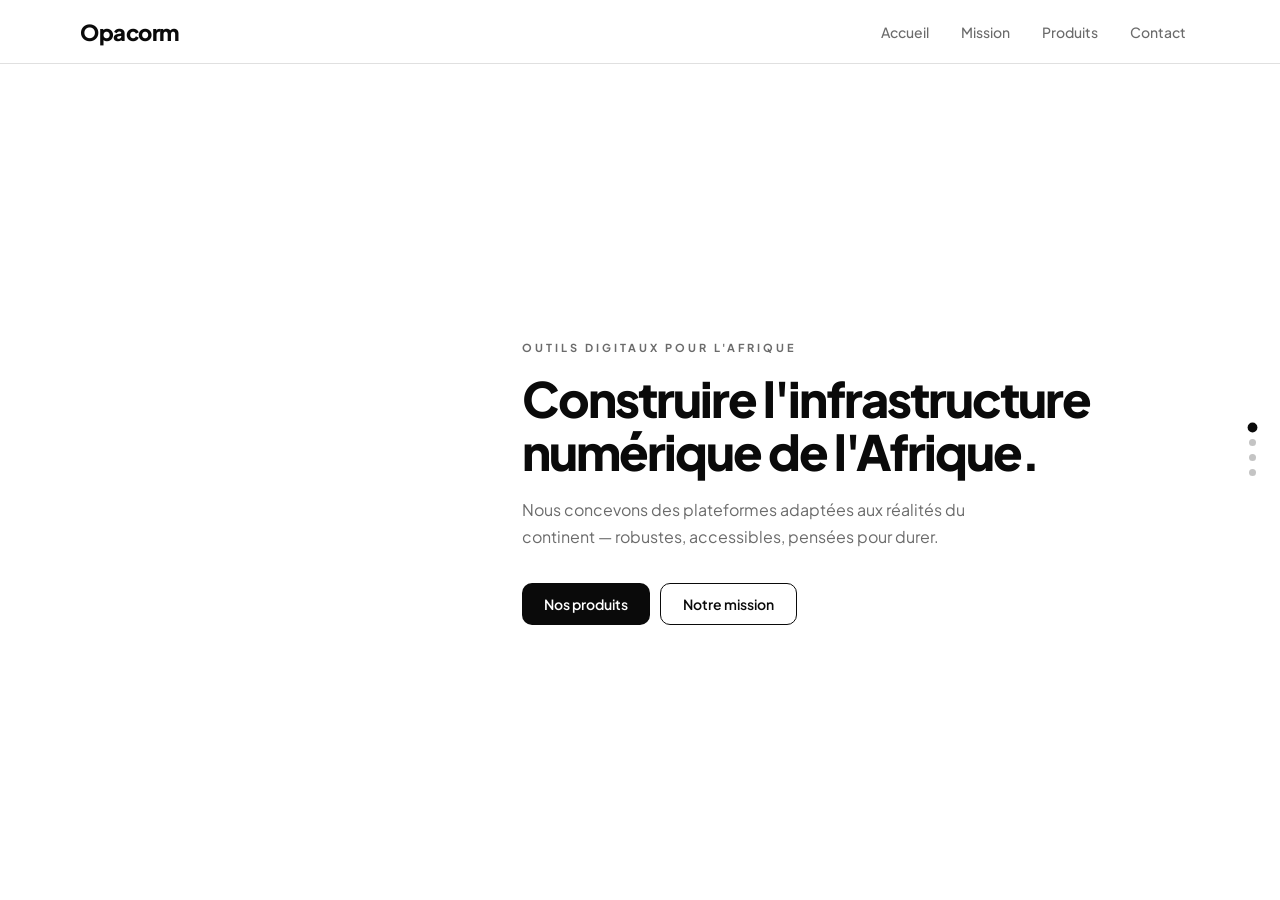
==== index.html @ 975a3d6d "fix: logo libre sans carre, scale x60" ====
<!DOCTYPE html>
<html lang="fr">
<head>
  <meta charset="UTF-8" />
  <meta name="viewport" content="width=device-width, initial-scale=1.0" />
  <title>Opacorm — Outils digitaux pour l'Afrique</title>
  <meta name="description" content="Opacorm développe des outils digitaux pour les entreprises et créateurs africains." />
  <link rel="preconnect" href="https://fonts.googleapis.com" />
  <link rel="preconnect" href="https://fonts.gstatic.com" crossorigin />
  <link href="https://fonts.googleapis.com/css2?family=Plus+Jakarta+Sans:wght@400;500;600;700;800&display=swap" rel="stylesheet" />
  <link rel="stylesheet" href="styles.css" />
</head>
<body>

  <!-- NAV -->
  <nav class="nav">
    <div class="nav-inner">
      <button class="nav-logo" data-goto="hero">Opacorm</button>
      <ul class="nav-links">
        <li><button data-goto="hero">Accueil</button></li>
        <li><button data-goto="about">Mission</button></li>
        <li><button data-goto="products">Produits</button></li>
        <li><button data-goto="contact">Contact</button></li>
      </ul>
      <button class="nav-toggle" id="navToggle" aria-label="Menu">
        <span></span><span></span><span></span>
      </button>
    </div>
  </nav>

  <!-- PAGES -->
  <div class="pages">

    <!-- ── PAGE 1 : HERO ── -->
    <section class="page active" id="hero">
      <div class="hero-layout">

        <!-- Logo Opacorm — libre, sans carré -->
        <div class="hero-logo-block">
          <div class="hero-logo-free">
            <iframe
              src="logo_opacorm.html"
              scrolling="no"
              frameborder="0"
              title="Logo Opacorm"
              class="logo-iframe"
            ></iframe>
          </div>
        </div>

        <!-- Texte -->
        <div class="hero-text">
          <p class="hero-label">Outils digitaux pour l'Afrique</p>
          <h1 class="hero-title">
            Construire l'infrastructure<br/>numérique de l'Afrique.
          </h1>
          <p class="hero-sub">
            Nous concevons des plateformes adaptées aux réalités du continent —
            robustes, accessibles, pensées pour durer.
          </p>
          <div class="hero-cta">
            <button class="btn btn-dark" data-goto="products">Nos produits</button>
            <button class="btn btn-outline" data-goto="about">Notre mission</button>
          </div>
        </div>

      </div>
    </section>

    <!-- ── PAGE 2 : À PROPOS ── -->
    <section class="page" id="about">
      <div class="page-inner">

        <div class="page-heading">
          <span class="page-label">Mission</span>
          <h2>Pourquoi Opacorm ?</h2>
          <p>L'Afrique mérite des outils numériques construits pour elle, pas adaptés depuis ailleurs.</p>
        </div>

        <div class="pillars">
          <div class="pillar">
            <div class="pillar-icon">
              <!-- Feather: zap -->
              <svg viewBox="0 0 24 24" fill="none" stroke="currentColor" stroke-width="1.5" stroke-linecap="round" stroke-linejoin="round">
                <polygon points="13 2 3 14 12 14 11 22 21 10 12 10 13 2"/>
              </svg>
            </div>
            <h3>Performance</h3>
            <p>Conçus pour les réseaux mobiles africains. Rapides même avec une connexion limitée.</p>
          </div>
          <div class="pillar">
            <div class="pillar-icon">
              <!-- Feather: shield -->
              <svg viewBox="0 0 24 24" fill="none" stroke="currentColor" stroke-width="1.5" stroke-linecap="round" stroke-linejoin="round">
                <path d="M12 22s8-4 8-10V5l-8-3-8 3v7c0 6 8 10 8 10z"/>
              </svg>
            </div>
            <h3>Sécurité</h3>
            <p>Paiements sécurisés, contrats électroniques, données hébergées en conformité.</p>
          </div>
          <div class="pillar">
            <div class="pillar-icon">
              <!-- Feather: monitor -->
              <svg viewBox="0 0 24 24" fill="none" stroke="currentColor" stroke-width="1.5" stroke-linecap="round" stroke-linejoin="round">
                <rect x="2" y="3" width="20" height="14" rx="2"/>
                <line x1="8" y1="21" x2="16" y2="21"/>
                <line x1="12" y1="17" x2="12" y2="21"/>
              </svg>
            </div>
            <h3>Multi-plateforme</h3>
            <p>Android, Windows, navigateur. Une seule expérience, tous les appareils.</p>
          </div>
          <div class="pillar">
            <div class="pillar-icon">
              <!-- Feather: users -->
              <svg viewBox="0 0 24 24" fill="none" stroke="currentColor" stroke-width="1.5" stroke-linecap="round" stroke-linejoin="round">
                <path d="M17 21v-2a4 4 0 0 0-4-4H5a4 4 0 0 0-4 4v2"/>
                <circle cx="9" cy="7" r="4"/>
                <path d="M23 21v-2a4 4 0 0 0-3-3.87"/>
                <path d="M16 3.13a4 4 0 0 1 0 7.75"/>
              </svg>
            </div>
            <h3>Communauté</h3>
            <p>Construits avec les entrepreneurs, PME et créateurs du continent.</p>
          </div>
        </div>

      </div>
    </section>

    <!-- ── PAGE 3 : PRODUITS ── -->
    <section class="page" id="products">
      <div class="page-inner">

        <div class="page-heading">
          <span class="page-label">Produits</span>
          <h2>Ce que nous construisons</h2>
          <p>Des solutions directes à des problèmes concrets.</p>
        </div>

        <div class="products-row">

          <!-- CONEP -->
          <div class="product-card">
            <div class="product-top">
              <div class="product-name-row">
                <span class="product-name">CONEP</span>
                <span class="product-status available">Disponible</span>
              </div>
              <p class="product-line">Connexion Entreprises × Créateurs de contenu</p>
            </div>
            <p class="product-desc">
              Plateforme de mise en relation entre entreprises et créateurs —
              campagnes, contrats électroniques, paiement sécurisé en escrow.
            </p>
            <ul class="product-list">
              <li>
                <svg viewBox="0 0 24 24" fill="none" stroke="currentColor" stroke-width="2"><polyline points="20 6 9 17 4 12"/></svg>
                Matching algorithmique créateurs ↔ campagnes
              </li>
              <li>
                <svg viewBox="0 0 24 24" fill="none" stroke="currentColor" stroke-width="2"><polyline points="20 6 9 17 4 12"/></svg>
                Contrats avec double signature électronique
              </li>
              <li>
                <svg viewBox="0 0 24 24" fill="none" stroke="currentColor" stroke-width="2"><polyline points="20 6 9 17 4 12"/></svg>
                Paiement escrow Stripe — libération sur validation
              </li>
              <li>
                <svg viewBox="0 0 24 24" fill="none" stroke="currentColor" stroke-width="2"><polyline points="20 6 9 17 4 12"/></svg>
                Messagerie interne temps réel
              </li>
              <li>
                <svg viewBox="0 0 24 24" fill="none" stroke="currentColor" stroke-width="2"><polyline points="20 6 9 17 4 12"/></svg>
                Android &amp; Windows
              </li>
            </ul>
            <div class="product-downloads">
              <a href="https://files.opacorm.com/conep.apk" class="btn btn-dark btn-sm" download>
                <svg viewBox="0 0 24 24" fill="none" stroke="currentColor" stroke-width="2" stroke-linecap="round"><path d="M12 2a7 7 0 0 1 7 7c0 5-7 13-7 13S5 14 5 9a7 7 0 0 1 7-7z"/><circle cx="12" cy="9" r="2.5"/></svg>
                Android .apk
              </a>
              <a href="https://files.opacorm.com/conep-windows.zip" class="btn btn-outline btn-sm" download>
                <svg viewBox="0 0 24 24" fill="none" stroke="currentColor" stroke-width="2" stroke-linecap="round"><rect x="3" y="3" width="8" height="8"/><rect x="13" y="3" width="8" height="8"/><rect x="3" y="13" width="8" height="8"/><rect x="13" y="13" width="8" height="8"/></svg>
                Windows .zip
              </a>
            </div>
          </div>

          <!-- Prochain produit -->
          <div class="product-card muted">
            <div class="product-top">
              <div class="product-name-row">
                <span class="product-name">Prochain produit</span>
                <span class="product-status soon">Bientôt</span>
              </div>
              <p class="product-line">En cours de développement</p>
            </div>
            <p class="product-desc">
              Nous travaillons sur notre prochain outil pour l'écosystème africain.
              Restez informés.
            </p>
            <button class="btn btn-outline btn-sm" data-goto="contact">
              Être notifié
            </button>
          </div>

        </div>

      </div>
    </section>

    <!-- ── PAGE 4 : CONTACT ── -->
    <section class="page" id="contact">
      <div class="page-inner">

        <div class="page-heading">
          <span class="page-label">Contact</span>
          <h2>Travaillons ensemble</h2>
          <p>Questions, partenariats, support — nous sommes disponibles.</p>
        </div>

        <div class="contact-list">
          <a href="mailto:contact@opacorm.com" class="contact-row">
            <div class="contact-icon">
              <!-- Feather: mail -->
              <svg viewBox="0 0 24 24" fill="none" stroke="currentColor" stroke-width="1.5" stroke-linecap="round" stroke-linejoin="round">
                <path d="M4 4h16c1.1 0 2 .9 2 2v12c0 1.1-.9 2-2 2H4c-1.1 0-2-.9-2-2V6c0-1.1.9-2 2-2z"/>
                <polyline points="22,6 12,13 2,6"/>
              </svg>
            </div>
            <div class="contact-info">
              <span class="contact-label">Contact général</span>
              <span class="contact-value">contact@opacorm.com</span>
            </div>
            <svg class="contact-arrow" viewBox="0 0 24 24" fill="none" stroke="currentColor" stroke-width="1.5"><path d="M5 12h14M12 5l7 7-7 7"/></svg>
          </a>
          <a href="mailto:support@opacorm.com" class="contact-row">
            <div class="contact-icon">
              <!-- Feather: help-circle -->
              <svg viewBox="0 0 24 24" fill="none" stroke="currentColor" stroke-width="1.5" stroke-linecap="round" stroke-linejoin="round">
                <circle cx="12" cy="12" r="10"/>
                <path d="M9.09 9a3 3 0 0 1 5.83 1c0 2-3 3-3 3"/>
                <line x1="12" y1="17" x2="12.01" y2="17"/>
              </svg>
            </div>
            <div class="contact-info">
              <span class="contact-label">Support technique</span>
              <span class="contact-value">support@opacorm.com</span>
            </div>
            <svg class="contact-arrow" viewBox="0 0 24 24" fill="none" stroke="currentColor" stroke-width="1.5"><path d="M5 12h14M12 5l7 7-7 7"/></svg>
          </a>
          <a href="mailto:business@opacorm.com" class="contact-row">
            <div class="contact-icon">
              <!-- Feather: briefcase -->
              <svg viewBox="0 0 24 24" fill="none" stroke="currentColor" stroke-width="1.5" stroke-linecap="round" stroke-linejoin="round">
                <rect x="2" y="7" width="20" height="14" rx="2"/>
                <path d="M16 7V5a2 2 0 0 0-2-2h-4a2 2 0 0 0-2 2v2"/>
                <line x1="12" y1="12" x2="12" y2="12"/>
              </svg>
            </div>
            <div class="contact-info">
              <span class="contact-label">Partenariats &amp; Business</span>
              <span class="contact-value">business@opacorm.com</span>
            </div>
            <svg class="contact-arrow" viewBox="0 0 24 24" fill="none" stroke="currentColor" stroke-width="1.5"><path d="M5 12h14M12 5l7 7-7 7"/></svg>
          </a>
        </div>

        <footer class="footer">
          <span>© 2025 Opacorm. Tous droits réservés.</span>
          <div class="footer-links">
            <a href="#">Mentions légales</a>
            <span>·</span>
            <a href="#">Confidentialité</a>
          </div>
        </footer>

      </div>
    </section>

  </div><!-- /pages -->

  <!-- DOTS -->
  <nav class="dots" aria-label="Navigation">
    <button class="dot active" data-goto="hero" title="Accueil"></button>
    <button class="dot" data-goto="about" title="Mission"></button>
    <button class="dot" data-goto="products" title="Produits"></button>
    <button class="dot" data-goto="contact" title="Contact"></button>
  </nav>

  <script src="app.js"></script>
</body>
</html>
---- styles.css ----
/* ── Reset ──────────────────────────────────────────────────────────────── */
*, *::before, *::after { box-sizing: border-box; margin: 0; padding: 0; }

/* ── Variables — blanc & noir uniquement ──────────────────────────────── */
:root {
  --black:      #0a0a0a;
  --black-soft: #1a1a1a;
  --grey-dark:  #3a3a3a;
  --grey:       #6b6b6b;
  --grey-light: #c4c4c4;
  --grey-pale:  #f0f0f0;
  --white:      #ffffff;
  --border:     #e0e0e0;

  --font: 'Plus Jakarta Sans', -apple-system, sans-serif;
  --nav-h: 64px;
  --r: 10px;
  --transition: 0.36s cubic-bezier(0.4, 0, 0.2, 1);
}

/* ── Base — zéro scroll ───────────────────────────────────────────────── */
html, body {
  width: 100%; height: 100%;
  overflow: hidden;
  font-family: var(--font);
  background: var(--white);
  color: var(--black);
  line-height: 1.6;
  -webkit-font-smoothing: antialiased;
}
a  { text-decoration: none; color: inherit; }
ul { list-style: none; }
button { font-family: var(--font); cursor: pointer; }

/* ── Nav ──────────────────────────────────────────────────────────────── */
.nav {
  position: fixed; top: 0; left: 0; right: 0;
  height: var(--nav-h); z-index: 200;
  background: var(--white);
  border-bottom: 1px solid var(--border);
  display: flex; align-items: center;
}
.nav-inner {
  width: 100%; max-width: 1200px;
  margin: 0 auto; padding: 0 40px;
  display: flex; align-items: center; justify-content: space-between;
}
.nav-logo {
  background: none; border: none;
  font-size: 22px; font-weight: 800;
  letter-spacing: -0.5px;
  color: var(--black); cursor: pointer;
  font-family: var(--font);
}
.nav-links {
  display: flex; gap: 4px;
}
.nav-links button {
  background: none; border: none;
  font-size: 14px; font-weight: 500;
  color: var(--grey); padding: 7px 14px;
  border-radius: 7px;
  transition: color 0.15s, background 0.15s;
}
.nav-links button:hover,
.nav-links button.active {
  color: var(--black);
  background: var(--grey-pale);
}
.nav-toggle {
  display: none; background: none; border: none;
  flex-direction: column; gap: 5px; padding: 4px;
}
.nav-toggle span {
  display: block; width: 20px; height: 1.5px;
  background: var(--black); border-radius: 2px;
}

/* ── Pages container ──────────────────────────────────────────────────── */
.pages {
  position: fixed;
  top: var(--nav-h); left: 0; right: 0; bottom: 0;
  overflow: hidden;
}

/* ── Page base ────────────────────────────────────────────────────────── */
.page {
  position: absolute; inset: 0;
  display: flex; align-items: center; justify-content: center;
  overflow: hidden;
  background: var(--white);
  /* hidden state */
  opacity: 0; pointer-events: none;
  transform: translateY(24px);
  transition: opacity var(--transition), transform var(--transition);
}
.page.active {
  opacity: 1; pointer-events: all;
  transform: translateY(0);
}
.page.exit-up   { opacity: 0; transform: translateY(-24px); pointer-events: none; }
.page.exit-down { opacity: 0; transform: translateY(24px);  pointer-events: none; }

/* ── Shared inner wrapper ─────────────────────────────────────────────── */
.page-inner {
  width: 100%; max-width: 900px;
  padding: 0 40px;
  overflow: hidden;
}

/* ── Page heading ─────────────────────────────────────────────────────── */
.page-label {
  display: inline-block;
  font-size: 11px; font-weight: 700;
  letter-spacing: 3px; text-transform: uppercase;
  color: var(--grey); margin-bottom: 10px;
}
.page-heading { margin-bottom: 40px; }
.page-heading h2 {
  font-size: clamp(26px, 3vw, 38px);
  font-weight: 800; letter-spacing: -1px;
  color: var(--black); line-height: 1.1;
  margin-bottom: 10px;
}
.page-heading p {
  font-size: 15px; color: var(--grey);
  max-width: 480px; line-height: 1.65;
}

/* page-nav supprimé — navigation via la navbar uniquement */

/* ── Buttons ──────────────────────────────────────────────────────────── */
.btn {
  display: inline-flex; align-items: center; gap: 7px;
  padding: 11px 22px;
  border-radius: var(--r);
  font-size: 14px; font-weight: 600;
  font-family: var(--font);
  cursor: pointer; transition: all 0.18s;
  border: none; white-space: nowrap;
}
.btn-dark {
  background: var(--black); color: var(--white);
}
.btn-dark:hover { background: var(--black-soft); }
.btn-outline {
  background: transparent; color: var(--black);
  border: 1px solid var(--black);
}
.btn-outline:hover { background: var(--grey-pale); }
.btn-sm { padding: 8px 16px; font-size: 13px; }
.btn svg { width: 15px; height: 15px; flex-shrink: 0; }

/* ════════════════════════════════════════════════════════════════════════
   PAGE 1 — HERO
══════════════════════════════════════════════════════════════════════════ */
.hero-layout {
  display: flex; align-items: center; gap: 72px;
  padding: 0 40px; max-width: 1100px; width: 100%;
}

/* Logo libre — sans carré, agrandi x60 */
.hero-logo-block { flex-shrink: 0; }
.hero-logo-free {
  width: 320px;
  height: 320px;
  overflow: hidden;
  position: relative;
}
.logo-iframe {
  width: 420px;
  height: 420px;
  border: none;
  transform: scale(13.8);
  transform-origin: top left;
  pointer-events: none;
}

.hero-text { flex: 1; }
.hero-label {
  display: block;
  font-size: 11px; font-weight: 700;
  letter-spacing: 3px; text-transform: uppercase;
  color: var(--grey); margin-bottom: 16px;
}
.hero-title {
  font-size: clamp(28px, 3.8vw, 52px);
  font-weight: 800; letter-spacing: -2px;
  line-height: 1.08; color: var(--black);
  margin-bottom: 18px;
}
.hero-sub {
  font-size: 16px; color: var(--grey);
  max-width: 500px; line-height: 1.7;
  margin-bottom: 32px;
}
.hero-cta { display: flex; gap: 10px; flex-wrap: wrap; }

/* ════════════════════════════════════════════════════════════════════════
   PAGE 2 — ABOUT
══════════════════════════════════════════════════════════════════════════ */
.pillars {
  display: grid;
  grid-template-columns: repeat(4, 1fr);
  gap: 20px;
}
.pillar {
  padding: 24px;
  border: 1px solid var(--border);
  border-radius: var(--r);
  background: var(--white);
  transition: border-color 0.2s;
}
.pillar:hover { border-color: var(--black); }
.pillar-icon {
  width: 36px; height: 36px;
  margin-bottom: 14px;
  color: var(--black);
}
.pillar-icon svg { width: 100%; height: 100%; }
.pillar h3 {
  font-size: 14px; font-weight: 700;
  color: var(--black); margin-bottom: 7px;
}
.pillar p {
  font-size: 13px; color: var(--grey);
  line-height: 1.55;
}

/* ════════════════════════════════════════════════════════════════════════
   PAGE 3 — PRODUITS
══════════════════════════════════════════════════════════════════════════ */
.products-row {
  display: grid;
  grid-template-columns: 1fr 1fr;
  gap: 20px;
}
.product-card {
  border: 1px solid var(--border);
  border-radius: var(--r);
  padding: 28px;
  display: flex; flex-direction: column; gap: 14px;
  background: var(--white);
}
.product-card.muted { opacity: 0.5; }

.product-top { display: flex; flex-direction: column; gap: 4px; }
.product-name-row {
  display: flex; align-items: center;
  justify-content: space-between; gap: 10px;
}
.product-name {
  font-size: 20px; font-weight: 800;
  letter-spacing: -0.5px; color: var(--black);
}
.product-status {
  font-size: 10px; font-weight: 700;
  letter-spacing: 1.5px; text-transform: uppercase;
  padding: 3px 9px; border-radius: 100px;
}
.product-status.available {
  background: var(--black); color: var(--white);
}
.product-status.soon {
  background: var(--grey-pale); color: var(--grey);
  border: 1px solid var(--border);
}
.product-line {
  font-size: 12px; font-weight: 600;
  color: var(--grey); letter-spacing: 0.2px;
}
.product-desc {
  font-size: 13px; color: var(--grey-dark); line-height: 1.6;
}
.product-list {
  display: flex; flex-direction: column; gap: 6px;
}
.product-list li {
  display: flex; align-items: center; gap: 8px;
  font-size: 12px; color: var(--grey-dark);
}
.product-list li svg {
  width: 13px; height: 13px; flex-shrink: 0;
  color: var(--black);
}
.product-downloads { display: flex; gap: 8px; flex-wrap: wrap; margin-top: 4px; }

/* ════════════════════════════════════════════════════════════════════════
   PAGE 4 — CONTACT
══════════════════════════════════════════════════════════════════════════ */
.contact-list {
  display: flex; flex-direction: column;
  border: 1px solid var(--border);
  border-radius: var(--r);
  overflow: hidden;
}
.contact-row {
  display: flex; align-items: center; gap: 16px;
  padding: 20px 24px;
  border-bottom: 1px solid var(--border);
  transition: background 0.15s;
  cursor: pointer;
}
.contact-row:last-child { border-bottom: none; }
.contact-row:hover { background: var(--grey-pale); }
.contact-icon {
  width: 40px; height: 40px; flex-shrink: 0;
  display: flex; align-items: center; justify-content: center;
  border: 1px solid var(--border);
  border-radius: 8px;
  color: var(--black);
}
.contact-icon svg { width: 18px; height: 18px; }
.contact-info {
  display: flex; flex-direction: column; gap: 2px; flex: 1;
}
.contact-label {
  font-size: 12px; font-weight: 600;
  color: var(--grey); text-transform: uppercase;
  letter-spacing: 0.5px;
}
.contact-value {
  font-size: 14px; font-weight: 500; color: var(--black);
}
.contact-arrow {
  width: 16px; height: 16px; color: var(--grey-light);
  flex-shrink: 0;
}
.contact-row:hover .contact-arrow { color: var(--black); }

/* Footer dans contact */
.footer {
  margin-top: 32px;
  padding-top: 20px;
  border-top: 1px solid var(--border);
  display: flex; justify-content: space-between; align-items: center;
  flex-wrap: wrap; gap: 10px;
  font-size: 12px; color: var(--grey);
}
.footer-links { display: flex; gap: 10px; align-items: center; }
.footer-links a:hover { color: var(--black); }

/* ── Dots nav ─────────────────────────────────────────────────────────── */
.dots {
  position: fixed; right: 24px; top: 50%;
  transform: translateY(-50%); z-index: 150;
  display: flex; flex-direction: column; gap: 8px;
}
.dot {
  width: 7px; height: 7px; border-radius: 50%;
  background: var(--grey-light); border: none;
  cursor: pointer; padding: 0;
  transition: all 0.2s;
}
.dot:hover { background: var(--grey); transform: scale(1.3); }
.dot.active { background: var(--black); transform: scale(1.4); }

/* ── Mobile ───────────────────────────────────────────────────────────── */
@media (max-width: 900px) {
  .pillars { grid-template-columns: repeat(2, 1fr); }
  .products-row { grid-template-columns: 1fr; }
}
@media (max-width: 700px) {
  .nav-inner { padding: 0 20px; }
  .nav-links { display: none; }
  .nav-links.open {
    display: flex; flex-direction: column;
    position: absolute; top: 100%; left: 0; right: 0;
    background: var(--white);
    border-bottom: 1px solid var(--border);
    padding: 16px 20px; gap: 4px;
  }
  .nav-links.open button { text-align: left; }
  .nav-toggle { display: flex; }
  .hero-layout { flex-direction: column; gap: 28px; padding: 0 20px; text-align: center; }
  .hero-logo-square { margin: 0 auto; }
  .hero-cta { justify-content: center; }
  .page-inner { padding: 0 20px; }
  .pillars { grid-template-columns: 1fr; }
  .dots { display: none; }
  .page-nav { flex-direction: column; gap: 8px; }
  .footer { flex-direction: column; text-align: center; }
}
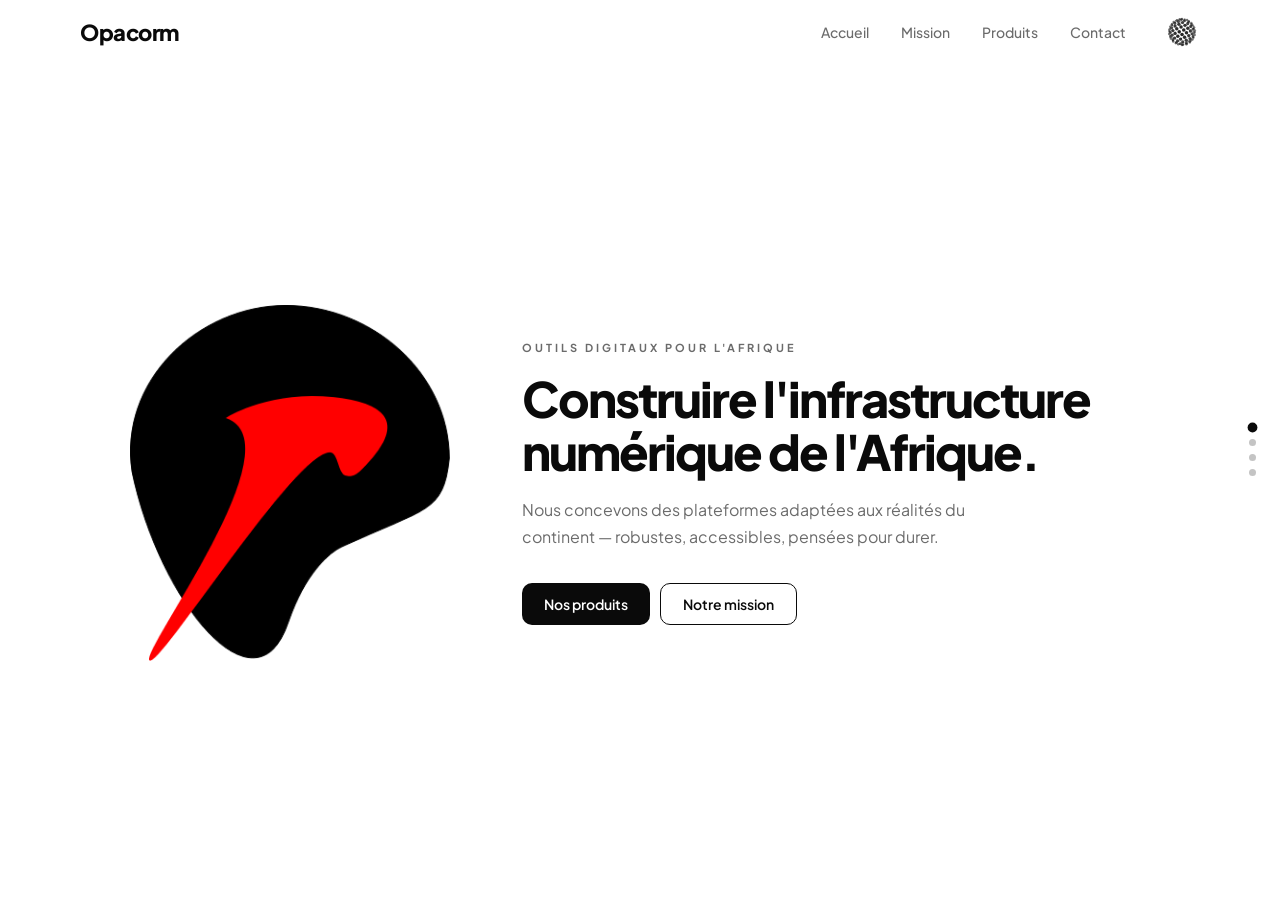
==== commit 8048729f: "feat: logo deux calques, navbar liens droite, orbe sphère, suppression bordure nav, ajustements posi" ====
--- a/index.html
+++ b/index.html
@@ -16,12 +16,18 @@
   <nav class="nav">
     <div class="nav-inner">
       <button class="nav-logo" data-goto="hero">Opacorm</button>
-      <ul class="nav-links">
-        <li><button data-goto="hero">Accueil</button></li>
-        <li><button data-goto="about">Mission</button></li>
-        <li><button data-goto="products">Produits</button></li>
-        <li><button data-goto="contact">Contact</button></li>
-      </ul>
+      <div class="nav-right">
+        <ul class="nav-links">
+          <li><button data-goto="hero">Accueil</button></li>
+          <li><button data-goto="about">Mission</button></li>
+          <li><button data-goto="products">Produits</button></li>
+          <li><button data-goto="contact">Contact</button></li>
+        </ul>
+        <!-- Thinking orb sphère -->
+        <div class="thinking-orbs">
+          <canvas id="orbCanvas" width="36" height="36"></canvas>
+        </div>
+      </div>
       <button class="nav-toggle" id="navToggle" aria-label="Menu">
         <span></span><span></span><span></span>
       </button>
@@ -35,16 +41,11 @@
     <section class="page active" id="hero">
       <div class="hero-layout">
 
-        <!-- Logo Opacorm — libre, sans carré -->
+        <!-- Logo Opacorm — deux calques superposés -->
         <div class="hero-logo-block">
-          <div class="hero-logo-free">
-            <iframe
-              src="logo_opacorm.html"
-              scrolling="no"
-              frameborder="0"
-              title="Logo Opacorm"
-              class="logo-iframe"
-            ></iframe>
+          <div class="hero-logo-stack">
+            <img src="logo_dans_word.files/logo_dans_word1.png" alt="" class="logo-layer logo-black" />
+            <img src="logo_dans_word.files/logo_dans_word0.png" alt="" class="logo-layer logo-red" />
           </div>
         </div>
 
--- a/styles.css
+++ b/styles.css
@@ -37,7 +37,6 @@
   position: fixed; top: 0; left: 0; right: 0;
   height: var(--nav-h); z-index: 200;
   background: var(--white);
-  border-bottom: 1px solid var(--border);
   display: flex; align-items: center;
 }
 .nav-inner {
@@ -51,6 +50,11 @@
   letter-spacing: -0.5px;
   color: var(--black); cursor: pointer;
   font-family: var(--font);
+}
+.nav-right {
+  display: flex;
+  align-items: center;
+  gap: 4px;
 }
 .nav-links {
   display: flex; gap: 4px;
@@ -127,7 +131,21 @@
   max-width: 480px; line-height: 1.65;
 }
 
-/* page-nav supprimé — navigation via la navbar uniquement */
+/* ── Thinking orb ─────────────────────────────────────────────────────── */
+.thinking-orbs {
+  display: flex;
+  align-items: center;
+  margin-left: 20px;
+}
+#orbCanvas {
+  display: block;
+  cursor: default;
+}
+
+@keyframes orb-pulse {
+  0%, 80%, 100% { transform: scale(0.6); opacity: 0.3; }
+  40%            { transform: scale(1.0); opacity: 1;   }
+}
 
 /* ── Buttons ──────────────────────────────────────────────────────────── */
 .btn {
@@ -159,21 +177,25 @@
   padding: 0 40px; max-width: 1100px; width: 100%;
 }
 
-/* Logo libre — sans carré, agrandi x60 */
+/* Logo — deux calques superposés */
 .hero-logo-block { flex-shrink: 0; }
-.hero-logo-free {
+.hero-logo-stack {
+  position: relative;
   width: 320px;
-  height: 320px;
-  overflow: hidden;
-  position: relative;
-}
-.logo-iframe {
-  width: 420px;
-  height: 420px;
-  border: none;
-  transform: scale(13.8);
-  transform-origin: top left;
-  pointer-events: none;
+  height: 355px; /* ratio 333x369 → 320x355 */
+}
+.logo-layer {
+  position: absolute;
+  top: 0; left: 0;
+  width: 320px;
+  height: auto;
+  display: block;
+}
+.logo-red {
+  /* rouge (249x277) → scale proportionnel : 320 * 249/333 = 239px */
+  width: 239px;
+  top: 91px;
+  left: 19px;
 }
 
 .hero-text { flex: 1; }
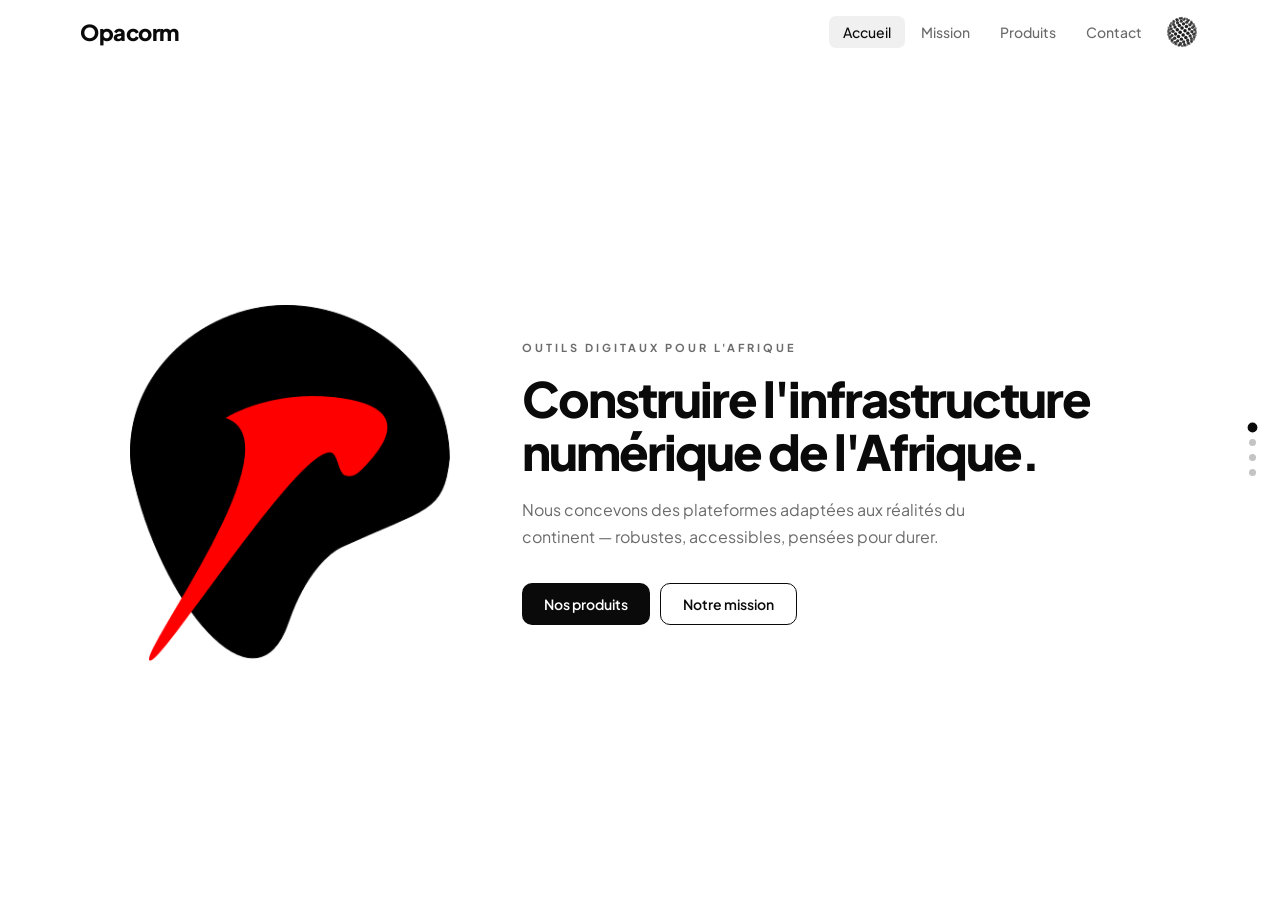
==== commit ef527f09: "fix: logo correct, nav sans ligne, orbe visible, produits icones cliquables, zero couleur parasite" ====
--- a/index.html
+++ b/index.html
@@ -18,15 +18,12 @@
       <button class="nav-logo" data-goto="hero">Opacorm</button>
       <div class="nav-right">
         <ul class="nav-links">
-          <li><button data-goto="hero">Accueil</button></li>
-          <li><button data-goto="about">Mission</button></li>
-          <li><button data-goto="products">Produits</button></li>
-          <li><button data-goto="contact">Contact</button></li>
+          <li><button class="nav-btn" data-goto="hero">Accueil</button></li>
+          <li><button class="nav-btn" data-goto="about">Mission</button></li>
+          <li><button class="nav-btn" data-goto="products">Produits</button></li>
+          <li><button class="nav-btn" data-goto="contact">Contact</button></li>
         </ul>
-        <!-- Thinking orb sphère -->
-        <div class="thinking-orbs">
-          <canvas id="orbCanvas" width="36" height="36"></canvas>
-        </div>
+        <canvas id="orbCanvas" width="36" height="36" class="orb-canvas"></canvas>
       </div>
       <button class="nav-toggle" id="navToggle" aria-label="Menu">
         <span></span><span></span><span></span>
@@ -37,198 +34,155 @@
   <!-- PAGES -->
   <div class="pages">
 
-    <!-- ── PAGE 1 : HERO ── -->
+    <!-- PAGE 1 : HERO -->
     <section class="page active" id="hero">
       <div class="hero-layout">
-
-        <!-- Logo Opacorm — deux calques superposés -->
         <div class="hero-logo-block">
           <div class="hero-logo-stack">
-            <img src="logo_dans_word.files/logo_dans_word1.png" alt="" class="logo-layer logo-black" />
-            <img src="logo_dans_word.files/logo_dans_word0.png" alt="" class="logo-layer logo-red" />
-          </div>
-        </div>
-
-        <!-- Texte -->
+            <img src="logo_dans_word.files/logo_dans_word1.png" class="logo-black" alt="" />
+            <img src="logo_dans_word.files/logo_dans_word0.png" class="logo-red"   alt="" />
+          </div>
+        </div>
         <div class="hero-text">
           <p class="hero-label">Outils digitaux pour l'Afrique</p>
-          <h1 class="hero-title">
-            Construire l'infrastructure<br/>numérique de l'Afrique.
-          </h1>
-          <p class="hero-sub">
-            Nous concevons des plateformes adaptées aux réalités du continent —
-            robustes, accessibles, pensées pour durer.
-          </p>
+          <h1 class="hero-title">Construire l'infrastructure<br/>numérique de l'Afrique.</h1>
+          <p class="hero-sub">Nous concevons des plateformes adaptées aux réalités du continent — robustes, accessibles, pensées pour durer.</p>
           <div class="hero-cta">
             <button class="btn btn-dark" data-goto="products">Nos produits</button>
             <button class="btn btn-outline" data-goto="about">Notre mission</button>
           </div>
         </div>
-
-      </div>
-    </section>
-
-    <!-- ── PAGE 2 : À PROPOS ── -->
+      </div>
+    </section>
+
+    <!-- PAGE 2 : MISSION -->
     <section class="page" id="about">
       <div class="page-inner">
-
         <div class="page-heading">
           <span class="page-label">Mission</span>
           <h2>Pourquoi Opacorm ?</h2>
           <p>L'Afrique mérite des outils numériques construits pour elle, pas adaptés depuis ailleurs.</p>
         </div>
-
         <div class="pillars">
           <div class="pillar">
             <div class="pillar-icon">
-              <!-- Feather: zap -->
-              <svg viewBox="0 0 24 24" fill="none" stroke="currentColor" stroke-width="1.5" stroke-linecap="round" stroke-linejoin="round">
-                <polygon points="13 2 3 14 12 14 11 22 21 10 12 10 13 2"/>
-              </svg>
+              <svg viewBox="0 0 24 24" fill="none" stroke="currentColor" stroke-width="1.5" stroke-linecap="round" stroke-linejoin="round"><polygon points="13 2 3 14 12 14 11 22 21 10 12 10 13 2"/></svg>
             </div>
             <h3>Performance</h3>
             <p>Conçus pour les réseaux mobiles africains. Rapides même avec une connexion limitée.</p>
           </div>
           <div class="pillar">
             <div class="pillar-icon">
-              <!-- Feather: shield -->
-              <svg viewBox="0 0 24 24" fill="none" stroke="currentColor" stroke-width="1.5" stroke-linecap="round" stroke-linejoin="round">
-                <path d="M12 22s8-4 8-10V5l-8-3-8 3v7c0 6 8 10 8 10z"/>
-              </svg>
+              <svg viewBox="0 0 24 24" fill="none" stroke="currentColor" stroke-width="1.5" stroke-linecap="round" stroke-linejoin="round"><path d="M12 22s8-4 8-10V5l-8-3-8 3v7c0 6 8 10 8 10z"/></svg>
             </div>
             <h3>Sécurité</h3>
             <p>Paiements sécurisés, contrats électroniques, données hébergées en conformité.</p>
           </div>
           <div class="pillar">
             <div class="pillar-icon">
-              <!-- Feather: monitor -->
-              <svg viewBox="0 0 24 24" fill="none" stroke="currentColor" stroke-width="1.5" stroke-linecap="round" stroke-linejoin="round">
-                <rect x="2" y="3" width="20" height="14" rx="2"/>
-                <line x1="8" y1="21" x2="16" y2="21"/>
-                <line x1="12" y1="17" x2="12" y2="21"/>
-              </svg>
+              <svg viewBox="0 0 24 24" fill="none" stroke="currentColor" stroke-width="1.5" stroke-linecap="round" stroke-linejoin="round"><rect x="2" y="3" width="20" height="14" rx="2"/><line x1="8" y1="21" x2="16" y2="21"/><line x1="12" y1="17" x2="12" y2="21"/></svg>
             </div>
             <h3>Multi-plateforme</h3>
             <p>Android, Windows, navigateur. Une seule expérience, tous les appareils.</p>
           </div>
           <div class="pillar">
             <div class="pillar-icon">
-              <!-- Feather: users -->
-              <svg viewBox="0 0 24 24" fill="none" stroke="currentColor" stroke-width="1.5" stroke-linecap="round" stroke-linejoin="round">
-                <path d="M17 21v-2a4 4 0 0 0-4-4H5a4 4 0 0 0-4 4v2"/>
-                <circle cx="9" cy="7" r="4"/>
-                <path d="M23 21v-2a4 4 0 0 0-3-3.87"/>
-                <path d="M16 3.13a4 4 0 0 1 0 7.75"/>
-              </svg>
+              <svg viewBox="0 0 24 24" fill="none" stroke="currentColor" stroke-width="1.5" stroke-linecap="round" stroke-linejoin="round"><path d="M17 21v-2a4 4 0 0 0-4-4H5a4 4 0 0 0-4 4v2"/><circle cx="9" cy="7" r="4"/><path d="M23 21v-2a4 4 0 0 0-3-3.87"/><path d="M16 3.13a4 4 0 0 1 0 7.75"/></svg>
             </div>
             <h3>Communauté</h3>
             <p>Construits avec les entrepreneurs, PME et créateurs du continent.</p>
           </div>
         </div>
-
-      </div>
-    </section>
-
-    <!-- ── PAGE 3 : PRODUITS ── -->
+      </div>
+    </section>
+
+    <!-- PAGE 3 : PRODUITS — icônes cliquables -->
     <section class="page" id="products">
       <div class="page-inner">
-
         <div class="page-heading">
           <span class="page-label">Produits</span>
           <h2>Ce que nous construisons</h2>
-          <p>Des solutions directes à des problèmes concrets.</p>
-        </div>
-
-        <div class="products-row">
-
+          <p>Cliquez sur une application pour la télécharger.</p>
+        </div>
+
+        <div class="app-grid">
           <!-- CONEP -->
-          <div class="product-card">
-            <div class="product-top">
-              <div class="product-name-row">
-                <span class="product-name">CONEP</span>
-                <span class="product-status available">Disponible</span>
-              </div>
-              <p class="product-line">Connexion Entreprises × Créateurs de contenu</p>
-            </div>
-            <p class="product-desc">
-              Plateforme de mise en relation entre entreprises et créateurs —
-              campagnes, contrats électroniques, paiement sécurisé en escrow.
-            </p>
-            <ul class="product-list">
-              <li>
-                <svg viewBox="0 0 24 24" fill="none" stroke="currentColor" stroke-width="2"><polyline points="20 6 9 17 4 12"/></svg>
-                Matching algorithmique créateurs ↔ campagnes
-              </li>
-              <li>
-                <svg viewBox="0 0 24 24" fill="none" stroke="currentColor" stroke-width="2"><polyline points="20 6 9 17 4 12"/></svg>
-                Contrats avec double signature électronique
-              </li>
-              <li>
-                <svg viewBox="0 0 24 24" fill="none" stroke="currentColor" stroke-width="2"><polyline points="20 6 9 17 4 12"/></svg>
-                Paiement escrow Stripe — libération sur validation
-              </li>
-              <li>
-                <svg viewBox="0 0 24 24" fill="none" stroke="currentColor" stroke-width="2"><polyline points="20 6 9 17 4 12"/></svg>
-                Messagerie interne temps réel
-              </li>
-              <li>
-                <svg viewBox="0 0 24 24" fill="none" stroke="currentColor" stroke-width="2"><polyline points="20 6 9 17 4 12"/></svg>
-                Android &amp; Windows
-              </li>
-            </ul>
-            <div class="product-downloads">
-              <a href="https://files.opacorm.com/conep.apk" class="btn btn-dark btn-sm" download>
-                <svg viewBox="0 0 24 24" fill="none" stroke="currentColor" stroke-width="2" stroke-linecap="round"><path d="M12 2a7 7 0 0 1 7 7c0 5-7 13-7 13S5 14 5 9a7 7 0 0 1 7-7z"/><circle cx="12" cy="9" r="2.5"/></svg>
-                Android .apk
-              </a>
-              <a href="https://files.opacorm.com/conep-windows.zip" class="btn btn-outline btn-sm" download>
-                <svg viewBox="0 0 24 24" fill="none" stroke="currentColor" stroke-width="2" stroke-linecap="round"><rect x="3" y="3" width="8" height="8"/><rect x="13" y="3" width="8" height="8"/><rect x="3" y="13" width="8" height="8"/><rect x="13" y="13" width="8" height="8"/></svg>
-                Windows .zip
-              </a>
-            </div>
+          <div class="app-icon-wrap" id="conep-icon" data-app="conep">
+            <div class="app-icon">
+              <svg viewBox="0 0 48 48" fill="none" xmlns="http://www.w3.org/2000/svg">
+                <rect width="48" height="48" rx="12" fill="#0a0a0a"/>
+                <path d="M12 24C12 17.373 17.373 12 24 12C30.627 12 36 17.373 36 24" stroke="white" stroke-width="2.5" stroke-linecap="round"/>
+                <circle cx="24" cy="24" r="4" fill="white"/>
+                <path d="M24 28V36" stroke="white" stroke-width="2.5" stroke-linecap="round"/>
+                <path d="M16 32L24 36L32 32" stroke="white" stroke-width="2.5" stroke-linecap="round" stroke-linejoin="round"/>
+              </svg>
+            </div>
+            <span class="app-name">CONEP</span>
+            <span class="app-tag available">Disponible</span>
           </div>
 
           <!-- Prochain produit -->
-          <div class="product-card muted">
-            <div class="product-top">
-              <div class="product-name-row">
-                <span class="product-name">Prochain produit</span>
-                <span class="product-status soon">Bientôt</span>
-              </div>
-              <p class="product-line">En cours de développement</p>
-            </div>
-            <p class="product-desc">
-              Nous travaillons sur notre prochain outil pour l'écosystème africain.
-              Restez informés.
-            </p>
-            <button class="btn btn-outline btn-sm" data-goto="contact">
-              Être notifié
-            </button>
-          </div>
-
-        </div>
-
-      </div>
-    </section>
-
-    <!-- ── PAGE 4 : CONTACT ── -->
+          <div class="app-icon-wrap muted">
+            <div class="app-icon">
+              <svg viewBox="0 0 48 48" fill="none" xmlns="http://www.w3.org/2000/svg">
+                <rect width="48" height="48" rx="12" fill="#e0e0e0"/>
+                <line x1="24" y1="14" x2="24" y2="34" stroke="#6b6b6b" stroke-width="2.5" stroke-linecap="round"/>
+                <line x1="14" y1="24" x2="34" y2="24" stroke="#6b6b6b" stroke-width="2.5" stroke-linecap="round"/>
+              </svg>
+            </div>
+            <span class="app-name">Bientôt</span>
+            <span class="app-tag soon">En dev</span>
+          </div>
+        </div>
+
+        <!-- Panneau CONEP — caché par défaut, s'ouvre au clic -->
+        <div class="app-panel" id="panel-conep">
+          <button class="panel-close" data-close="conep">
+            <svg viewBox="0 0 24 24" fill="none" stroke="currentColor" stroke-width="2"><line x1="18" y1="6" x2="6" y2="18"/><line x1="6" y1="6" x2="18" y2="18"/></svg>
+          </button>
+          <div class="panel-header">
+            <div class="panel-icon">
+              <svg viewBox="0 0 48 48" fill="none"><rect width="48" height="48" rx="12" fill="#0a0a0a"/><path d="M12 24C12 17.373 17.373 12 24 12C30.627 12 36 17.373 36 24" stroke="white" stroke-width="2.5" stroke-linecap="round"/><circle cx="24" cy="24" r="4" fill="white"/><path d="M24 28V36" stroke="white" stroke-width="2.5" stroke-linecap="round"/><path d="M16 32L24 36L32 32" stroke="white" stroke-width="2.5" stroke-linecap="round" stroke-linejoin="round"/></svg>
+            </div>
+            <div>
+              <h3 class="panel-name">CONEP</h3>
+              <p class="panel-line">Connexion Entreprises × Créateurs</p>
+            </div>
+          </div>
+          <p class="panel-desc">Plateforme de mise en relation entre entreprises et créateurs — campagnes, contrats électroniques, paiement sécurisé en escrow.</p>
+          <ul class="panel-features">
+            <li>Matching algorithmique créateurs ↔ campagnes</li>
+            <li>Contrats avec double signature électronique</li>
+            <li>Paiement escrow Stripe — libération sur validation</li>
+            <li>Messagerie interne temps réel</li>
+          </ul>
+          <div class="panel-btns">
+            <a href="https://files.opacorm.com/conep.apk" class="btn btn-dark btn-sm" download>
+              <svg viewBox="0 0 24 24" fill="none" stroke="currentColor" stroke-width="2" stroke-linecap="round" stroke-linejoin="round"><path d="M21 10c0 7-9 13-9 13s-9-6-9-13a9 9 0 0 1 18 0z"/><circle cx="12" cy="10" r="3"/></svg>
+              Android .apk
+            </a>
+            <a href="https://files.opacorm.com/conep-windows.zip" class="btn btn-outline btn-sm" download>
+              <svg viewBox="0 0 24 24" fill="none" stroke="currentColor" stroke-width="2" stroke-linecap="round"><rect x="3" y="3" width="8" height="8"/><rect x="13" y="3" width="8" height="8"/><rect x="3" y="13" width="8" height="8"/><rect x="13" y="13" width="8" height="8"/></svg>
+              Windows .zip
+            </a>
+          </div>
+        </div>
+
+      </div>
+    </section>
+
+    <!-- PAGE 4 : CONTACT -->
     <section class="page" id="contact">
       <div class="page-inner">
-
         <div class="page-heading">
           <span class="page-label">Contact</span>
           <h2>Travaillons ensemble</h2>
           <p>Questions, partenariats, support — nous sommes disponibles.</p>
         </div>
-
         <div class="contact-list">
           <a href="mailto:contact@opacorm.com" class="contact-row">
             <div class="contact-icon">
-              <!-- Feather: mail -->
-              <svg viewBox="0 0 24 24" fill="none" stroke="currentColor" stroke-width="1.5" stroke-linecap="round" stroke-linejoin="round">
-                <path d="M4 4h16c1.1 0 2 .9 2 2v12c0 1.1-.9 2-2 2H4c-1.1 0-2-.9-2-2V6c0-1.1.9-2 2-2z"/>
-                <polyline points="22,6 12,13 2,6"/>
-              </svg>
+              <svg viewBox="0 0 24 24" fill="none" stroke="currentColor" stroke-width="1.5" stroke-linecap="round" stroke-linejoin="round"><path d="M4 4h16c1.1 0 2 .9 2 2v12c0 1.1-.9 2-2 2H4c-1.1 0-2-.9-2-2V6c0-1.1.9-2 2-2z"/><polyline points="22,6 12,13 2,6"/></svg>
             </div>
             <div class="contact-info">
               <span class="contact-label">Contact général</span>
@@ -238,12 +192,7 @@
           </a>
           <a href="mailto:support@opacorm.com" class="contact-row">
             <div class="contact-icon">
-              <!-- Feather: help-circle -->
-              <svg viewBox="0 0 24 24" fill="none" stroke="currentColor" stroke-width="1.5" stroke-linecap="round" stroke-linejoin="round">
-                <circle cx="12" cy="12" r="10"/>
-                <path d="M9.09 9a3 3 0 0 1 5.83 1c0 2-3 3-3 3"/>
-                <line x1="12" y1="17" x2="12.01" y2="17"/>
-              </svg>
+              <svg viewBox="0 0 24 24" fill="none" stroke="currentColor" stroke-width="1.5" stroke-linecap="round" stroke-linejoin="round"><circle cx="12" cy="12" r="10"/><path d="M9.09 9a3 3 0 0 1 5.83 1c0 2-3 3-3 3"/><line x1="12" y1="17" x2="12.01" y2="17"/></svg>
             </div>
             <div class="contact-info">
               <span class="contact-label">Support technique</span>
@@ -253,12 +202,7 @@
           </a>
           <a href="mailto:business@opacorm.com" class="contact-row">
             <div class="contact-icon">
-              <!-- Feather: briefcase -->
-              <svg viewBox="0 0 24 24" fill="none" stroke="currentColor" stroke-width="1.5" stroke-linecap="round" stroke-linejoin="round">
-                <rect x="2" y="7" width="20" height="14" rx="2"/>
-                <path d="M16 7V5a2 2 0 0 0-2-2h-4a2 2 0 0 0-2 2v2"/>
-                <line x1="12" y1="12" x2="12" y2="12"/>
-              </svg>
+              <svg viewBox="0 0 24 24" fill="none" stroke="currentColor" stroke-width="1.5" stroke-linecap="round" stroke-linejoin="round"><rect x="2" y="7" width="20" height="14" rx="2"/><path d="M16 7V5a2 2 0 0 0-2-2h-4a2 2 0 0 0-2 2v2"/></svg>
             </div>
             <div class="contact-info">
               <span class="contact-label">Partenariats &amp; Business</span>
@@ -267,7 +211,6 @@
             <svg class="contact-arrow" viewBox="0 0 24 24" fill="none" stroke="currentColor" stroke-width="1.5"><path d="M5 12h14M12 5l7 7-7 7"/></svg>
           </a>
         </div>
-
         <footer class="footer">
           <span>© 2025 Opacorm. Tous droits réservés.</span>
           <div class="footer-links">
@@ -276,7 +219,6 @@
             <a href="#">Confidentialité</a>
           </div>
         </footer>
-
       </div>
     </section>
 
@@ -284,10 +226,10 @@
 
   <!-- DOTS -->
   <nav class="dots" aria-label="Navigation">
-    <button class="dot active" data-goto="hero" title="Accueil"></button>
-    <button class="dot" data-goto="about" title="Mission"></button>
-    <button class="dot" data-goto="products" title="Produits"></button>
-    <button class="dot" data-goto="contact" title="Contact"></button>
+    <button class="dot active" data-goto="hero"></button>
+    <button class="dot" data-goto="about"></button>
+    <button class="dot" data-goto="products"></button>
+    <button class="dot" data-goto="contact"></button>
   </nav>
 
   <script src="app.js"></script>
--- a/styles.css
+++ b/styles.css
@@ -1,7 +1,6 @@
-/* ── Reset ──────────────────────────────────────────────────────────────── */
+/* ── Reset ────────────────────────────────────────────────────────────── */
 *, *::before, *::after { box-sizing: border-box; margin: 0; padding: 0; }
 
-/* ── Variables — blanc & noir uniquement ──────────────────────────────── */
 :root {
   --black:      #0a0a0a;
   --black-soft: #1a1a1a;
@@ -11,14 +10,12 @@
   --grey-pale:  #f0f0f0;
   --white:      #ffffff;
   --border:     #e0e0e0;
-
   --font: 'Plus Jakarta Sans', -apple-system, sans-serif;
   --nav-h: 64px;
   --r: 10px;
   --transition: 0.36s cubic-bezier(0.4, 0, 0.2, 1);
 }
 
-/* ── Base — zéro scroll ───────────────────────────────────────────────── */
 html, body {
   width: 100%; height: 100%;
   overflow: hidden;
@@ -28,6 +25,8 @@
   line-height: 1.6;
   -webkit-font-smoothing: antialiased;
 }
+/* Neutralise tout héritage de style Word */
+* { color: inherit; font-family: inherit; }
 a  { text-decoration: none; color: inherit; }
 ul { list-style: none; }
 button { font-family: var(--font); cursor: pointer; }
@@ -37,40 +36,36 @@
   position: fixed; top: 0; left: 0; right: 0;
   height: var(--nav-h); z-index: 200;
   background: var(--white);
-  display: flex; align-items: center;
+  /* pas de border-bottom */
 }
 .nav-inner {
   width: 100%; max-width: 1200px;
   margin: 0 auto; padding: 0 40px;
+  height: 100%;
   display: flex; align-items: center; justify-content: space-between;
 }
 .nav-logo {
   background: none; border: none;
-  font-size: 22px; font-weight: 800;
-  letter-spacing: -0.5px;
-  color: var(--black); cursor: pointer;
-  font-family: var(--font);
+  font-size: 22px; font-weight: 800; letter-spacing: -0.5px;
+  color: var(--black); cursor: pointer; font-family: var(--font);
 }
 .nav-right {
-  display: flex;
-  align-items: center;
-  gap: 4px;
+  display: flex; align-items: center; gap: 8px;
 }
 .nav-links {
-  display: flex; gap: 4px;
-}
-.nav-links button {
+  display: flex; gap: 2px;
+}
+.nav-btn {
   background: none; border: none;
   font-size: 14px; font-weight: 500;
   color: var(--grey); padding: 7px 14px;
   border-radius: 7px;
   transition: color 0.15s, background 0.15s;
 }
-.nav-links button:hover,
-.nav-links button.active {
-  color: var(--black);
-  background: var(--grey-pale);
-}
+.nav-btn:hover, .nav-btn.active {
+  color: var(--black); background: var(--grey-pale);
+}
+.orb-canvas { display: block; cursor: default; }
 .nav-toggle {
   display: none; background: none; border: none;
   flex-direction: column; gap: 5px; padding: 4px;
@@ -80,39 +75,33 @@
   background: var(--black); border-radius: 2px;
 }
 
-/* ── Pages container ──────────────────────────────────────────────────── */
+/* ── Pages ────────────────────────────────────────────────────────────── */
 .pages {
   position: fixed;
   top: var(--nav-h); left: 0; right: 0; bottom: 0;
   overflow: hidden;
 }
-
-/* ── Page base ────────────────────────────────────────────────────────── */
 .page {
   position: absolute; inset: 0;
   display: flex; align-items: center; justify-content: center;
   overflow: hidden;
   background: var(--white);
-  /* hidden state */
   opacity: 0; pointer-events: none;
   transform: translateY(24px);
   transition: opacity var(--transition), transform var(--transition);
 }
-.page.active {
-  opacity: 1; pointer-events: all;
-  transform: translateY(0);
-}
+.page.active  { opacity: 1; pointer-events: all; transform: translateY(0); }
 .page.exit-up   { opacity: 0; transform: translateY(-24px); pointer-events: none; }
 .page.exit-down { opacity: 0; transform: translateY(24px);  pointer-events: none; }
 
-/* ── Shared inner wrapper ─────────────────────────────────────────────── */
 .page-inner {
   width: 100%; max-width: 900px;
   padding: 0 40px;
   overflow: hidden;
-}
-
-/* ── Page heading ─────────────────────────────────────────────────────── */
+  position: relative;
+}
+
+/* ── Headings ─────────────────────────────────────────────────────────── */
 .page-label {
   display: inline-block;
   font-size: 11px; font-weight: 700;
@@ -123,48 +112,21 @@
 .page-heading h2 {
   font-size: clamp(26px, 3vw, 38px);
   font-weight: 800; letter-spacing: -1px;
-  color: var(--black); line-height: 1.1;
-  margin-bottom: 10px;
-}
-.page-heading p {
-  font-size: 15px; color: var(--grey);
-  max-width: 480px; line-height: 1.65;
-}
-
-/* ── Thinking orb ─────────────────────────────────────────────────────── */
-.thinking-orbs {
-  display: flex;
-  align-items: center;
-  margin-left: 20px;
-}
-#orbCanvas {
-  display: block;
-  cursor: default;
-}
-
-@keyframes orb-pulse {
-  0%, 80%, 100% { transform: scale(0.6); opacity: 0.3; }
-  40%            { transform: scale(1.0); opacity: 1;   }
-}
+  color: var(--black); line-height: 1.1; margin-bottom: 10px;
+}
+.page-heading p { font-size: 15px; color: var(--grey); line-height: 1.65; }
 
 /* ── Buttons ──────────────────────────────────────────────────────────── */
 .btn {
   display: inline-flex; align-items: center; gap: 7px;
-  padding: 11px 22px;
-  border-radius: var(--r);
+  padding: 11px 22px; border-radius: var(--r);
   font-size: 14px; font-weight: 600;
-  font-family: var(--font);
-  cursor: pointer; transition: all 0.18s;
-  border: none; white-space: nowrap;
-}
-.btn-dark {
-  background: var(--black); color: var(--white);
-}
+  font-family: var(--font); cursor: pointer;
+  transition: all 0.18s; border: none; white-space: nowrap;
+}
+.btn-dark    { background: var(--black); color: var(--white); }
 .btn-dark:hover { background: var(--black-soft); }
-.btn-outline {
-  background: transparent; color: var(--black);
-  border: 1px solid var(--black);
-}
+.btn-outline { background: transparent; color: var(--black); border: 1px solid var(--black); }
 .btn-outline:hover { background: var(--grey-pale); }
 .btn-sm { padding: 8px 16px; font-size: 13px; }
 .btn svg { width: 15px; height: 15px; flex-shrink: 0; }
@@ -176,28 +138,24 @@
   display: flex; align-items: center; gap: 72px;
   padding: 0 40px; max-width: 1100px; width: 100%;
 }
-
-/* Logo — deux calques superposés */
 .hero-logo-block { flex-shrink: 0; }
 .hero-logo-stack {
   position: relative;
-  width: 320px;
-  height: 355px; /* ratio 333x369 → 320x355 */
-}
-.logo-layer {
+  width: 320px; height: 355px;
+}
+/* PNG noir : 333×369 → affiché 320×355 */
+.logo-black {
+  position: absolute; top: 0; left: 0;
+  width: 320px; height: auto;
+  display: block;
+}
+/* PNG rouge : 249×277 → même échelle (×0.96) → 239×266, aligné sur fond noir */
+.logo-red {
   position: absolute;
-  top: 0; left: 0;
-  width: 320px;
-  height: auto;
+  width: 239px; height: auto;
+  top: 91px; left: 19px;
   display: block;
 }
-.logo-red {
-  /* rouge (249x277) → scale proportionnel : 320 * 249/333 = 239px */
-  width: 239px;
-  top: 91px;
-  left: 19px;
-}
-
 .hero-text { flex: 1; }
 .hero-label {
   display: block;
@@ -208,152 +166,138 @@
 .hero-title {
   font-size: clamp(28px, 3.8vw, 52px);
   font-weight: 800; letter-spacing: -2px;
-  line-height: 1.08; color: var(--black);
-  margin-bottom: 18px;
+  line-height: 1.08; color: var(--black); margin-bottom: 18px;
 }
 .hero-sub {
   font-size: 16px; color: var(--grey);
-  max-width: 500px; line-height: 1.7;
-  margin-bottom: 32px;
+  max-width: 500px; line-height: 1.7; margin-bottom: 32px;
 }
 .hero-cta { display: flex; gap: 10px; flex-wrap: wrap; }
 
 /* ════════════════════════════════════════════════════════════════════════
-   PAGE 2 — ABOUT
+   PAGE 2 — MISSION
 ══════════════════════════════════════════════════════════════════════════ */
 .pillars {
-  display: grid;
-  grid-template-columns: repeat(4, 1fr);
-  gap: 20px;
+  display: grid; grid-template-columns: repeat(4, 1fr); gap: 20px;
 }
 .pillar {
-  padding: 24px;
-  border: 1px solid var(--border);
-  border-radius: var(--r);
-  background: var(--white);
+  padding: 24px; border: 1px solid var(--border);
+  border-radius: var(--r); background: var(--white);
   transition: border-color 0.2s;
 }
 .pillar:hover { border-color: var(--black); }
-.pillar-icon {
-  width: 36px; height: 36px;
-  margin-bottom: 14px;
-  color: var(--black);
-}
+.pillar-icon { width: 32px; height: 32px; margin-bottom: 14px; color: var(--black); }
 .pillar-icon svg { width: 100%; height: 100%; }
-.pillar h3 {
-  font-size: 14px; font-weight: 700;
-  color: var(--black); margin-bottom: 7px;
-}
-.pillar p {
-  font-size: 13px; color: var(--grey);
-  line-height: 1.55;
-}
+.pillar h3 { font-size: 14px; font-weight: 700; color: var(--black); margin-bottom: 7px; }
+.pillar p  { font-size: 13px; color: var(--grey); line-height: 1.55; }
 
 /* ════════════════════════════════════════════════════════════════════════
-   PAGE 3 — PRODUITS
+   PAGE 3 — PRODUITS (icônes + panneau)
 ══════════════════════════════════════════════════════════════════════════ */
-.products-row {
-  display: grid;
-  grid-template-columns: 1fr 1fr;
-  gap: 20px;
-}
-.product-card {
+.app-grid {
+  display: flex; gap: 32px; align-items: flex-start;
+  margin-bottom: 32px;
+}
+.app-icon-wrap {
+  display: flex; flex-direction: column; align-items: center; gap: 8px;
+  cursor: pointer;
+  transition: transform 0.2s;
+}
+.app-icon-wrap:not(.muted):hover { transform: translateY(-4px); }
+.app-icon-wrap.muted { opacity: 0.4; cursor: default; }
+.app-icon {
+  width: 80px; height: 80px;
+  border-radius: 20px;
+  overflow: hidden;
+  box-shadow: 0 4px 16px rgba(0,0,0,0.12);
+}
+.app-icon svg { width: 100%; height: 100%; display: block; }
+.app-name { font-size: 13px; font-weight: 700; color: var(--black); }
+.app-tag {
+  font-size: 10px; font-weight: 700;
+  letter-spacing: 1px; text-transform: uppercase;
+  padding: 2px 8px; border-radius: 100px;
+}
+.app-tag.available { background: var(--black); color: var(--white); }
+.app-tag.soon { background: var(--grey-pale); color: var(--grey); border: 1px solid var(--border); }
+
+/* Panneau de téléchargement */
+.app-panel {
+  display: none;
+  position: relative;
   border: 1px solid var(--border);
   border-radius: var(--r);
   padding: 28px;
-  display: flex; flex-direction: column; gap: 14px;
   background: var(--white);
-}
-.product-card.muted { opacity: 0.5; }
-
-.product-top { display: flex; flex-direction: column; gap: 4px; }
-.product-name-row {
-  display: flex; align-items: center;
-  justify-content: space-between; gap: 10px;
-}
-.product-name {
-  font-size: 20px; font-weight: 800;
-  letter-spacing: -0.5px; color: var(--black);
-}
-.product-status {
-  font-size: 10px; font-weight: 700;
-  letter-spacing: 1.5px; text-transform: uppercase;
-  padding: 3px 9px; border-radius: 100px;
-}
-.product-status.available {
-  background: var(--black); color: var(--white);
-}
-.product-status.soon {
-  background: var(--grey-pale); color: var(--grey);
-  border: 1px solid var(--border);
-}
-.product-line {
-  font-size: 12px; font-weight: 600;
-  color: var(--grey); letter-spacing: 0.2px;
-}
-.product-desc {
-  font-size: 13px; color: var(--grey-dark); line-height: 1.6;
-}
-.product-list {
-  display: flex; flex-direction: column; gap: 6px;
-}
-.product-list li {
-  display: flex; align-items: center; gap: 8px;
+  animation: panel-in 0.25s ease;
+}
+.app-panel.open { display: block; }
+@keyframes panel-in {
+  from { opacity: 0; transform: translateY(8px); }
+  to   { opacity: 1; transform: translateY(0); }
+}
+.panel-close {
+  position: absolute; top: 16px; right: 16px;
+  background: none; border: none; cursor: pointer;
+  color: var(--grey); padding: 4px;
+  border-radius: 6px; transition: background 0.15s;
+}
+.panel-close:hover { background: var(--grey-pale); color: var(--black); }
+.panel-close svg { width: 16px; height: 16px; display: block; }
+.panel-header {
+  display: flex; align-items: center; gap: 16px; margin-bottom: 14px;
+}
+.panel-icon { width: 48px; height: 48px; border-radius: 12px; overflow: hidden; flex-shrink: 0; }
+.panel-icon svg { width: 100%; height: 100%; }
+.panel-name { font-size: 20px; font-weight: 800; color: var(--black); letter-spacing: -0.5px; }
+.panel-line { font-size: 12px; font-weight: 600; color: var(--grey); }
+.panel-desc { font-size: 13px; color: var(--grey-dark); line-height: 1.6; margin-bottom: 14px; }
+.panel-features {
+  display: flex; flex-direction: column; gap: 5px; margin-bottom: 20px;
+}
+.panel-features li {
   font-size: 12px; color: var(--grey-dark);
-}
-.product-list li svg {
-  width: 13px; height: 13px; flex-shrink: 0;
-  color: var(--black);
-}
-.product-downloads { display: flex; gap: 8px; flex-wrap: wrap; margin-top: 4px; }
+  padding-left: 14px; position: relative;
+}
+.panel-features li::before {
+  content: '✓';
+  position: absolute; left: 0;
+  color: var(--black); font-size: 11px;
+}
+.panel-btns { display: flex; gap: 10px; flex-wrap: wrap; }
 
 /* ════════════════════════════════════════════════════════════════════════
    PAGE 4 — CONTACT
 ══════════════════════════════════════════════════════════════════════════ */
 .contact-list {
   display: flex; flex-direction: column;
-  border: 1px solid var(--border);
-  border-radius: var(--r);
-  overflow: hidden;
+  border: 1px solid var(--border); border-radius: var(--r); overflow: hidden;
 }
 .contact-row {
   display: flex; align-items: center; gap: 16px;
-  padding: 20px 24px;
-  border-bottom: 1px solid var(--border);
-  transition: background 0.15s;
-  cursor: pointer;
+  padding: 20px 24px; border-bottom: 1px solid var(--border);
+  transition: background 0.15s; cursor: pointer;
 }
 .contact-row:last-child { border-bottom: none; }
 .contact-row:hover { background: var(--grey-pale); }
 .contact-icon {
   width: 40px; height: 40px; flex-shrink: 0;
   display: flex; align-items: center; justify-content: center;
-  border: 1px solid var(--border);
-  border-radius: 8px;
+  border: 1px solid var(--border); border-radius: 8px;
   color: var(--black);
 }
 .contact-icon svg { width: 18px; height: 18px; }
-.contact-info {
-  display: flex; flex-direction: column; gap: 2px; flex: 1;
-}
+.contact-info { display: flex; flex-direction: column; gap: 2px; flex: 1; }
 .contact-label {
-  font-size: 12px; font-weight: 600;
-  color: var(--grey); text-transform: uppercase;
-  letter-spacing: 0.5px;
-}
-.contact-value {
-  font-size: 14px; font-weight: 500; color: var(--black);
-}
-.contact-arrow {
-  width: 16px; height: 16px; color: var(--grey-light);
-  flex-shrink: 0;
-}
+  font-size: 12px; font-weight: 600; color: var(--grey);
+  text-transform: uppercase; letter-spacing: 0.5px;
+}
+.contact-value { font-size: 14px; font-weight: 500; color: var(--black); }
+.contact-arrow { width: 16px; height: 16px; color: var(--grey-light); flex-shrink: 0; }
 .contact-row:hover .contact-arrow { color: var(--black); }
 
-/* Footer dans contact */
 .footer {
-  margin-top: 32px;
-  padding-top: 20px;
+  margin-top: 32px; padding-top: 20px;
   border-top: 1px solid var(--border);
   display: flex; justify-content: space-between; align-items: center;
   flex-wrap: wrap; gap: 10px;
@@ -362,7 +306,7 @@
 .footer-links { display: flex; gap: 10px; align-items: center; }
 .footer-links a:hover { color: var(--black); }
 
-/* ── Dots nav ─────────────────────────────────────────────────────────── */
+/* ── Dots ─────────────────────────────────────────────────────────────── */
 .dots {
   position: fixed; right: 24px; top: 50%;
   transform: translateY(-50%); z-index: 150;
@@ -371,16 +315,14 @@
 .dot {
   width: 7px; height: 7px; border-radius: 50%;
   background: var(--grey-light); border: none;
-  cursor: pointer; padding: 0;
-  transition: all 0.2s;
-}
-.dot:hover { background: var(--grey); transform: scale(1.3); }
+  cursor: pointer; padding: 0; transition: all 0.2s;
+}
+.dot:hover  { background: var(--grey); transform: scale(1.3); }
 .dot.active { background: var(--black); transform: scale(1.4); }
 
 /* ── Mobile ───────────────────────────────────────────────────────────── */
 @media (max-width: 900px) {
   .pillars { grid-template-columns: repeat(2, 1fr); }
-  .products-row { grid-template-columns: 1fr; }
 }
 @media (max-width: 700px) {
   .nav-inner { padding: 0 20px; }
@@ -388,18 +330,13 @@
   .nav-links.open {
     display: flex; flex-direction: column;
     position: absolute; top: 100%; left: 0; right: 0;
-    background: var(--white);
-    border-bottom: 1px solid var(--border);
+    background: var(--white); border-bottom: 1px solid var(--border);
     padding: 16px 20px; gap: 4px;
   }
-  .nav-links.open button { text-align: left; }
   .nav-toggle { display: flex; }
   .hero-layout { flex-direction: column; gap: 28px; padding: 0 20px; text-align: center; }
-  .hero-logo-square { margin: 0 auto; }
   .hero-cta { justify-content: center; }
   .page-inner { padding: 0 20px; }
   .pillars { grid-template-columns: 1fr; }
   .dots { display: none; }
-  .page-nav { flex-direction: column; gap: 8px; }
-  .footer { flex-direction: column; text-align: center; }
-}
+}
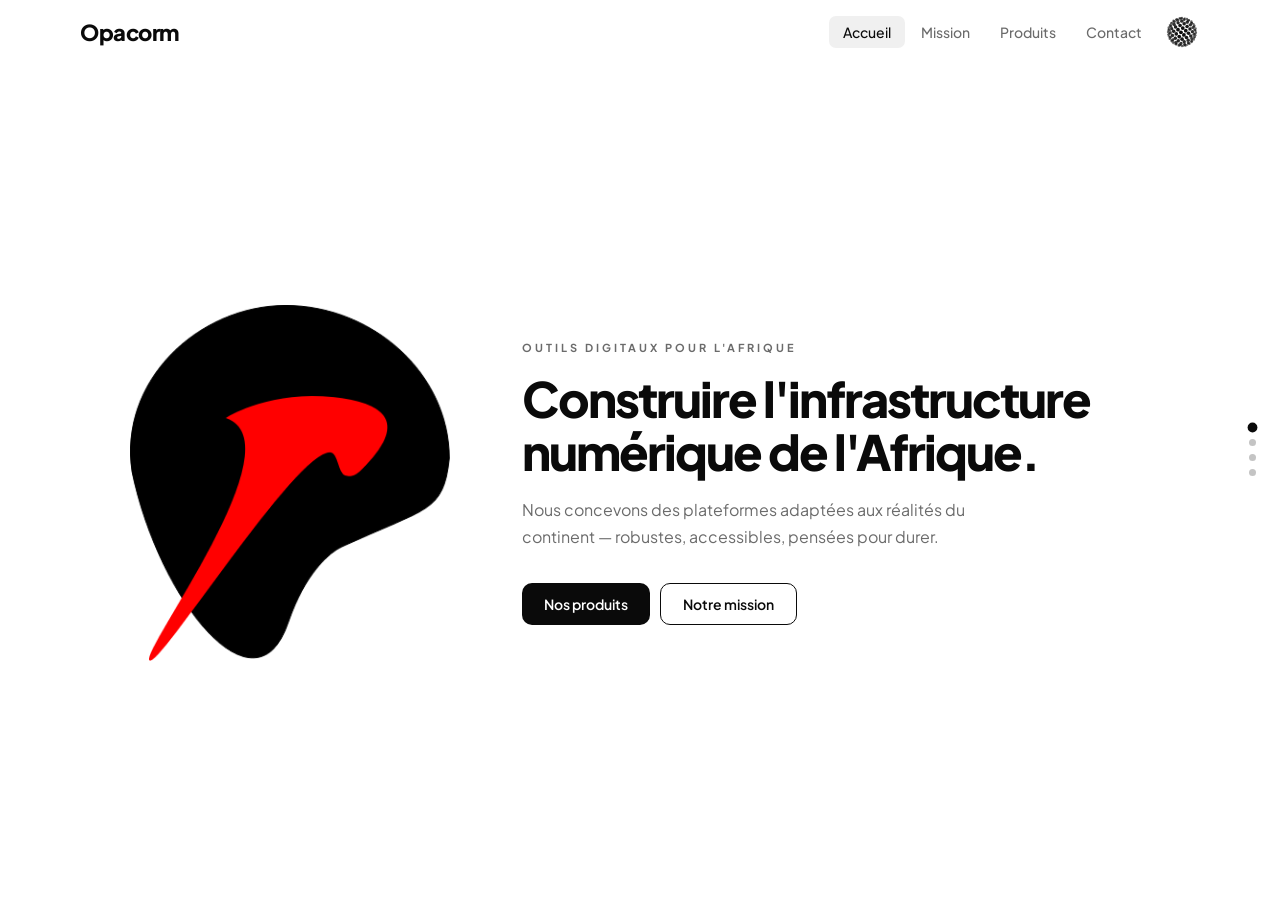
==== commit f5bce96c: "feat: favicon logo noir dans onglet" ====
--- a/index.html
+++ b/index.html
@@ -9,6 +9,7 @@
   <link rel="preconnect" href="https://fonts.gstatic.com" crossorigin />
   <link href="https://fonts.googleapis.com/css2?family=Plus+Jakarta+Sans:wght@400;500;600;700;800&display=swap" rel="stylesheet" />
   <link rel="stylesheet" href="styles.css" />
+  <link rel=icon type=image/png href=logo_dans_word.files/logo_dans_word1.png>
 </head>
 <body>
 
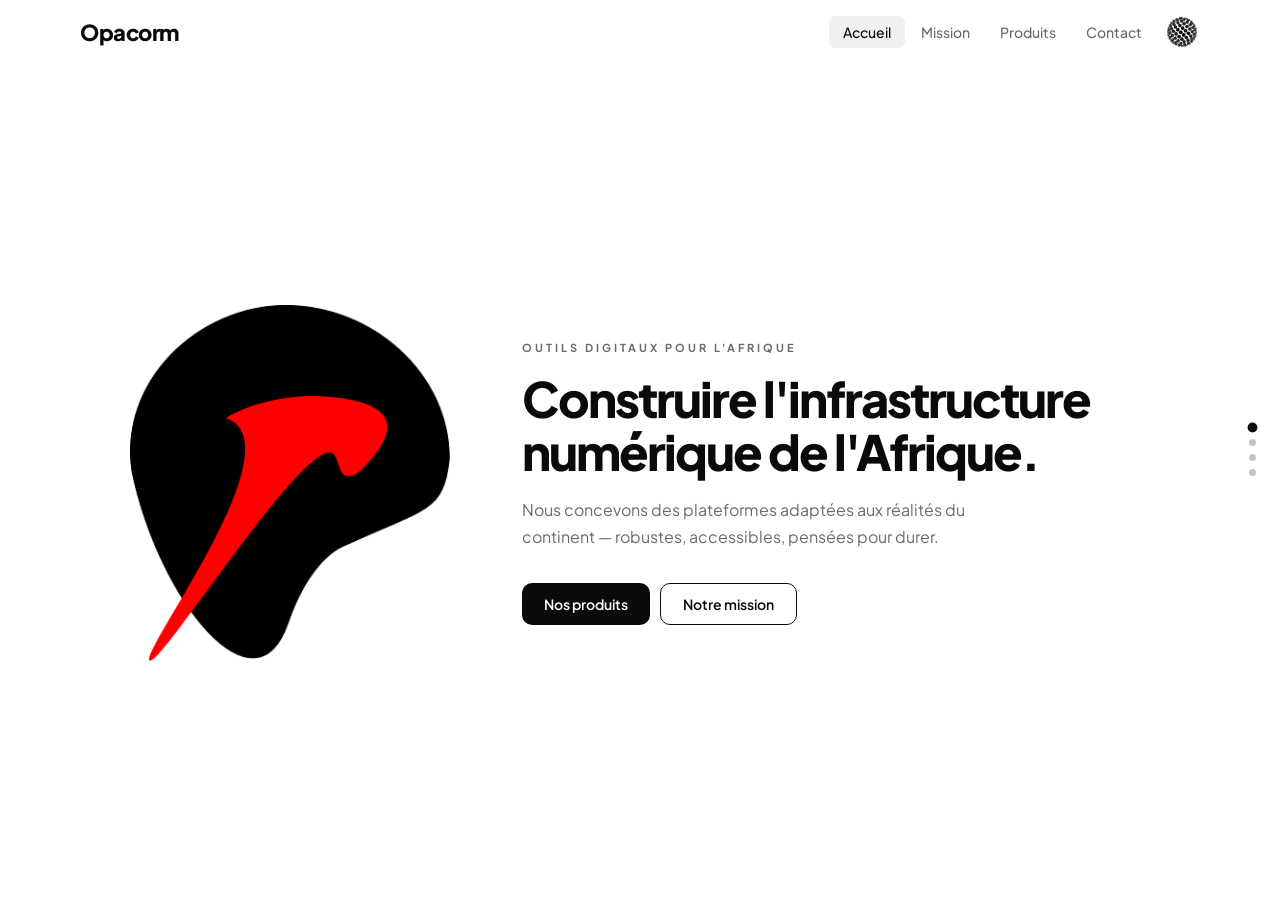
==== commit e7596efb: "fix: panel overlay centre, icone conep PNG, cache v3" ====
--- a/index.html
+++ b/index.html
@@ -1,4 +1,4 @@
-<!DOCTYPE html>
+﻿<!DOCTYPE html>
 <html lang="fr">
 <head>
   <meta charset="UTF-8" />
@@ -8,7 +8,7 @@
   <link rel="preconnect" href="https://fonts.googleapis.com" />
   <link rel="preconnect" href="https://fonts.gstatic.com" crossorigin />
   <link href="https://fonts.googleapis.com/css2?family=Plus+Jakarta+Sans:wght@400;500;600;700;800&display=swap" rel="stylesheet" />
-  <link rel="stylesheet" href="styles.css" />
+  <link rel="stylesheet" href="styles.css?v=3" />
   <link rel=icon type=image/png href=logo_dans_word.files/logo_dans_word1.png>
 </head>
 <body>
@@ -110,15 +110,9 @@
           <!-- CONEP -->
           <div class="app-icon-wrap" id="conep-icon" data-app="conep">
             <div class="app-icon">
-              <svg viewBox="0 0 48 48" fill="none" xmlns="http://www.w3.org/2000/svg">
-                <rect width="48" height="48" rx="12" fill="#0a0a0a"/>
-                <path d="M12 24C12 17.373 17.373 12 24 12C30.627 12 36 17.373 36 24" stroke="white" stroke-width="2.5" stroke-linecap="round"/>
-                <circle cx="24" cy="24" r="4" fill="white"/>
-                <path d="M24 28V36" stroke="white" stroke-width="2.5" stroke-linecap="round"/>
-                <path d="M16 32L24 36L32 32" stroke="white" stroke-width="2.5" stroke-linecap="round" stroke-linejoin="round"/>
-              </svg>
-            </div>
-            <span class="app-name">CONEP</span>
+              <img src="conep-icon.png" alt="Conep" style="width:100%;height:100%;object-fit:cover;border-radius:20px;" />
+            </div>
+            <span class="app-name">Conep</span>
             <span class="app-tag available">Disponible</span>
           </div>
 
@@ -136,17 +130,16 @@
           </div>
         </div>
 
+        <div class="panel-overlay" id="overlay-conep"></div>
         <!-- Panneau CONEP — caché par défaut, s'ouvre au clic -->
         <div class="app-panel" id="panel-conep">
           <button class="panel-close" data-close="conep">
             <svg viewBox="0 0 24 24" fill="none" stroke="currentColor" stroke-width="2"><line x1="18" y1="6" x2="6" y2="18"/><line x1="6" y1="6" x2="18" y2="18"/></svg>
           </button>
           <div class="panel-header">
-            <div class="panel-icon">
-              <svg viewBox="0 0 48 48" fill="none"><rect width="48" height="48" rx="12" fill="#0a0a0a"/><path d="M12 24C12 17.373 17.373 12 24 12C30.627 12 36 17.373 36 24" stroke="white" stroke-width="2.5" stroke-linecap="round"/><circle cx="24" cy="24" r="4" fill="white"/><path d="M24 28V36" stroke="white" stroke-width="2.5" stroke-linecap="round"/><path d="M16 32L24 36L32 32" stroke="white" stroke-width="2.5" stroke-linecap="round" stroke-linejoin="round"/></svg>
-            </div>
+            <div class="panel-icon"><img src="conep-icon.png" alt="Conep" style="width:100%;height:100%;object-fit:cover;border-radius:12px;" /></div>
             <div>
-              <h3 class="panel-name">CONEP</h3>
+              <h3 class="panel-name">Conep</h3>
               <p class="panel-line">Connexion Entreprises × Créateurs</p>
             </div>
           </div>
@@ -233,6 +226,6 @@
     <button class="dot" data-goto="contact"></button>
   </nav>
 
-  <script src="app.js"></script>
+  <script src="app.js?v=3"></script>
 </body>
 </html>
--- a/styles.css
+++ b/styles.css
@@ -1,4 +1,4 @@
-/* ── Reset ────────────────────────────────────────────────────────────── */
+﻿/* ── Reset ────────────────────────────────────────────────────────────── */
 *, *::before, *::after { box-sizing: border-box; margin: 0; padding: 0; }
 
 :root {
@@ -222,14 +222,31 @@
 .app-tag.soon { background: var(--grey-pale); color: var(--grey); border: 1px solid var(--border); }
 
 /* Panneau de téléchargement */
+/* Overlay qui bloque les clics derriere */
+.panel-overlay {
+  display: none;
+  position: fixed;
+  inset: 0;
+  z-index: 300;
+  background: rgba(0,0,0,0.18);
+}
+.panel-overlay.open { display: block; }
+
 .app-panel {
   display: none;
-  position: relative;
+  position: fixed;
+  top: 50%;
+  left: 50%;
+  transform: translate(-50%, -50%) translateY(12px);
+  z-index: 400;
+  width: 480px;
+  max-width: calc(100vw - 48px);
   border: 1px solid var(--border);
-  border-radius: var(--r);
-  padding: 28px;
+  border-radius: 16px;
+  padding: 32px;
   background: var(--white);
-  animation: panel-in 0.25s ease;
+  box-shadow: 0 20px 60px rgba(0,0,0,0.15);
+  animation: panel-in 0.25s ease forwards;
 }
 .app-panel.open { display: block; }
 @keyframes panel-in {
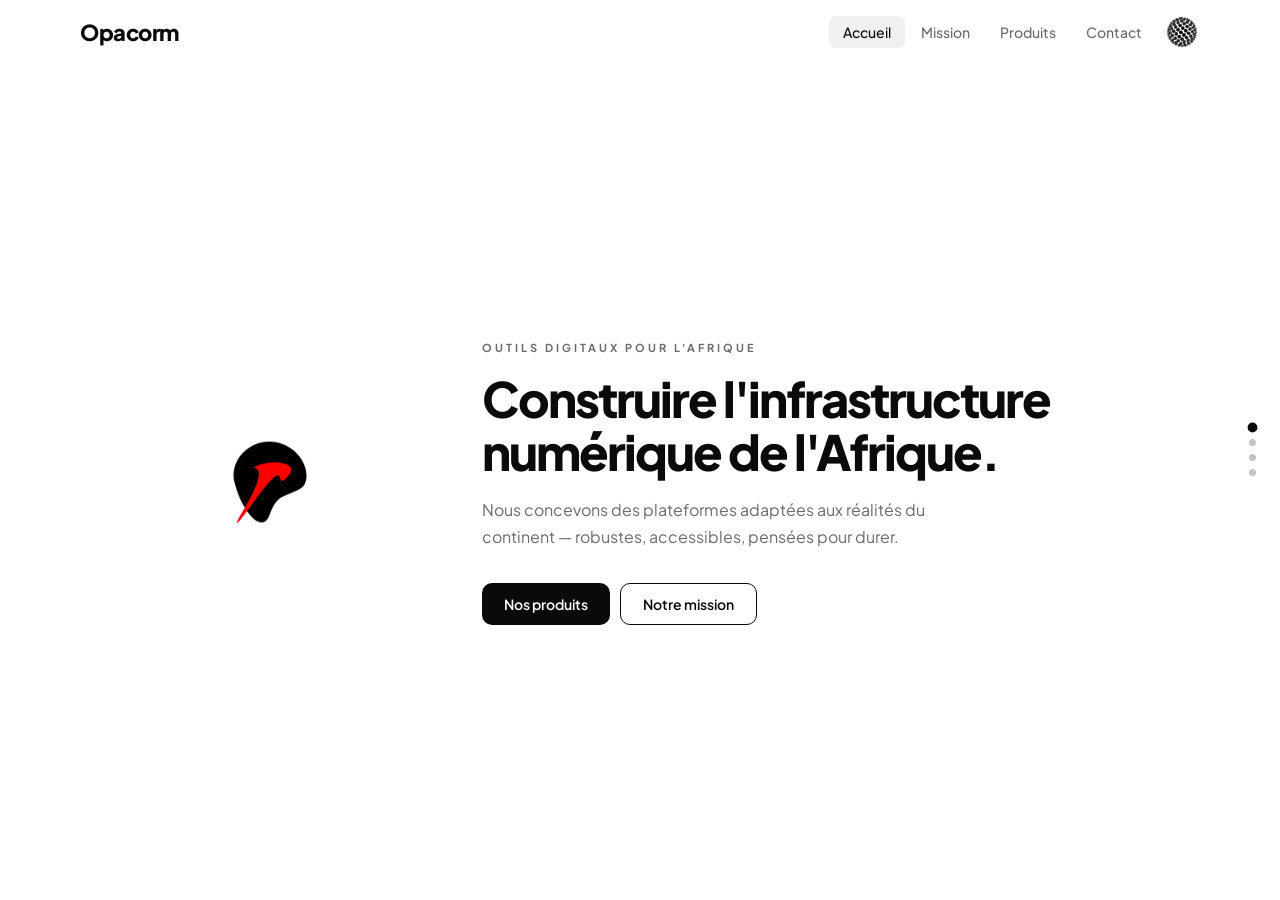
==== commit 69bc9cf4: "fix: favicon logo complet, hero logo PNG unique, badge retire, cache v4" ====
--- a/index.html
+++ b/index.html
@@ -8,8 +8,9 @@
   <link rel="preconnect" href="https://fonts.googleapis.com" />
   <link rel="preconnect" href="https://fonts.gstatic.com" crossorigin />
   <link href="https://fonts.googleapis.com/css2?family=Plus+Jakarta+Sans:wght@400;500;600;700;800&display=swap" rel="stylesheet" />
-  <link rel="stylesheet" href="styles.css?v=3" />
-  <link rel=icon type=image/png href=logo_dans_word.files/logo_dans_word1.png>
+  <link rel="stylesheet" href="styles.css?v=4" />
+  <link rel="icon" type="image/png" href="favicon.png">
+  <link rel="apple-touch-icon" href="favicon.png">
 </head>
 <body>
 
@@ -39,10 +40,7 @@
     <section class="page active" id="hero">
       <div class="hero-layout">
         <div class="hero-logo-block">
-          <div class="hero-logo-stack">
-            <img src="logo_dans_word.files/logo_dans_word1.png" class="logo-black" alt="" />
-            <img src="logo_dans_word.files/logo_dans_word0.png" class="logo-red"   alt="" />
-          </div>
+          <img src="favicon.png" alt="Opacorm" class="hero-logo-img" />
         </div>
         <div class="hero-text">
           <p class="hero-label">Outils digitaux pour l'Afrique</p>
@@ -113,7 +111,6 @@
               <img src="conep-icon.png" alt="Conep" style="width:100%;height:100%;object-fit:cover;border-radius:20px;" />
             </div>
             <span class="app-name">Conep</span>
-            <span class="app-tag available">Disponible</span>
           </div>
 
           <!-- Prochain produit -->
@@ -226,6 +223,6 @@
     <button class="dot" data-goto="contact"></button>
   </nav>
 
-  <script src="app.js?v=3"></script>
+  <script src="app.js?v=4"></script>
 </body>
 </html>
--- a/styles.css
+++ b/styles.css
@@ -84,7 +84,7 @@
 .page {
   position: absolute; inset: 0;
   display: flex; align-items: center; justify-content: center;
-  overflow: hidden;
+  overflow: visible;
   background: var(--white);
   opacity: 0; pointer-events: none;
   transform: translateY(24px);
@@ -139,22 +139,11 @@
   padding: 0 40px; max-width: 1100px; width: 100%;
 }
 .hero-logo-block { flex-shrink: 0; }
-.hero-logo-stack {
-  position: relative;
-  width: 320px; height: 355px;
-}
-/* PNG noir : 333×369 → affiché 320×355 */
-.logo-black {
-  position: absolute; top: 0; left: 0;
-  width: 320px; height: auto;
+.hero-logo-img {
+  width: 280px;
+  height: auto;
   display: block;
-}
-/* PNG rouge : 249×277 → même échelle (×0.96) → 239×266, aligné sur fond noir */
-.logo-red {
-  position: absolute;
-  width: 239px; height: auto;
-  top: 91px; left: 19px;
-  display: block;
+  object-fit: contain;
 }
 .hero-text { flex: 1; }
 .hero-label {
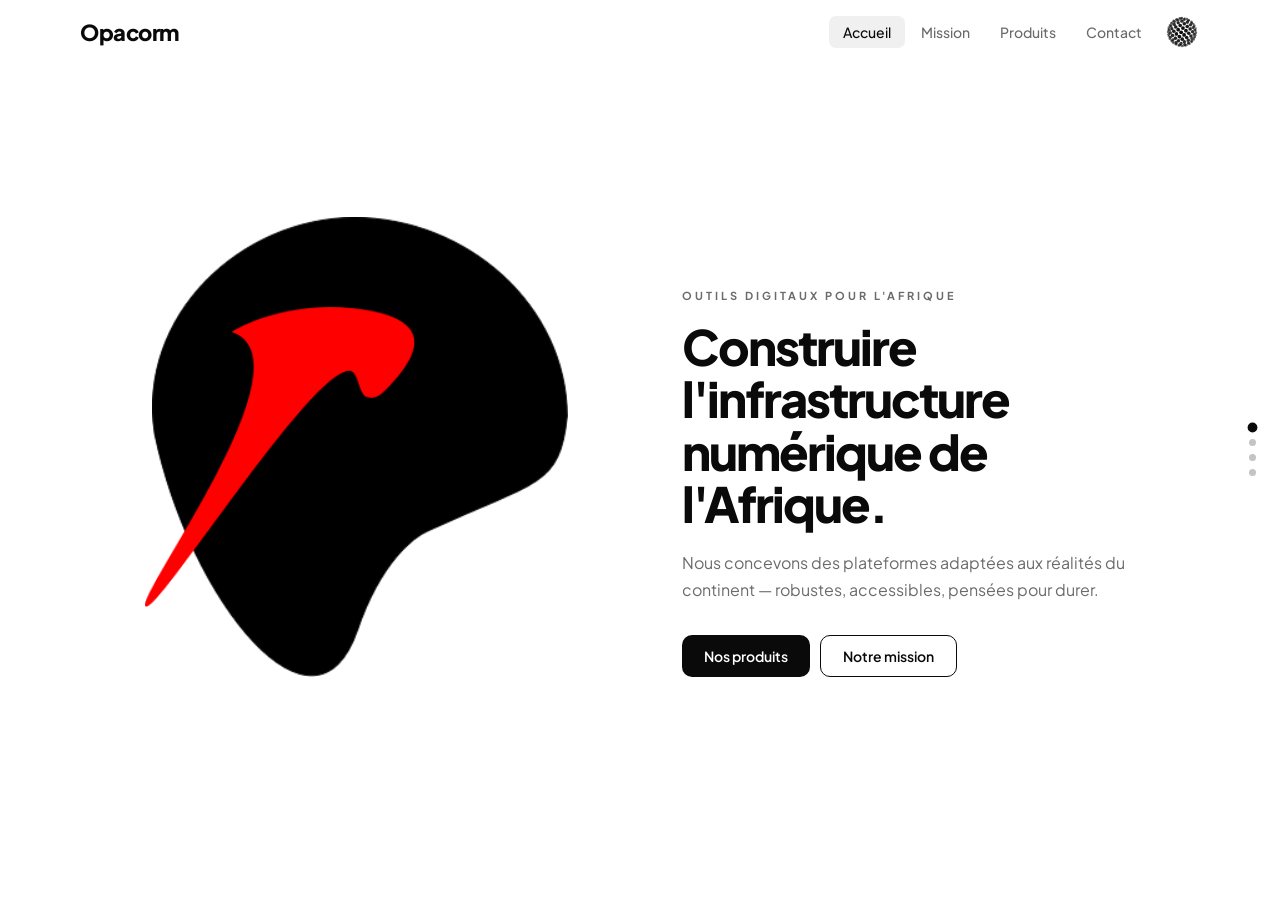
==== commit 153cb5c5: "logo hero: noir 460px, rouge 300px top:90px" ====
--- a/index.html
+++ b/index.html
@@ -9,8 +9,8 @@
   <link rel="preconnect" href="https://fonts.gstatic.com" crossorigin />
   <link href="https://fonts.googleapis.com/css2?family=Plus+Jakarta+Sans:wght@400;500;600;700;800&display=swap" rel="stylesheet" />
   <link rel="stylesheet" href="styles.css?v=4" />
-  <link rel="icon" type="image/png" href="favicon.png">
-  <link rel="apple-touch-icon" href="favicon.png">
+  <link rel="icon" type="image/x-icon" href="CONEP logo not.ico">
+  <link rel="apple-touch-icon" href="CONEP logo not.ico">
 </head>
 <body>
 
@@ -39,8 +39,9 @@
     <!-- PAGE 1 : HERO -->
     <section class="page active" id="hero">
       <div class="hero-layout">
-        <div class="hero-logo-block">
-          <img src="favicon.png" alt="Opacorm" class="hero-logo-img" />
+        <div class="hero-logo-block" style="position:relative;width:480px;height:530px;">
+          <img src="logo_dans_word.files/logo_dans_word1.png" alt="Opacorm noir" style="position:absolute;top:0;left:0;width:460px;height:460px;object-fit:contain;" />
+          <img src="logo_dans_word.files/logo_dans_word0.png" alt="Opacorm rouge" style="position:absolute;top:90px;left:0;width:300px;height:300px;object-fit:contain;" />
         </div>
         <div class="hero-text">
           <p class="hero-label">Outils digitaux pour l'Afrique</p>
@@ -225,4 +226,4 @@
 
   <script src="app.js?v=4"></script>
 </body>
-</html>
+</html>
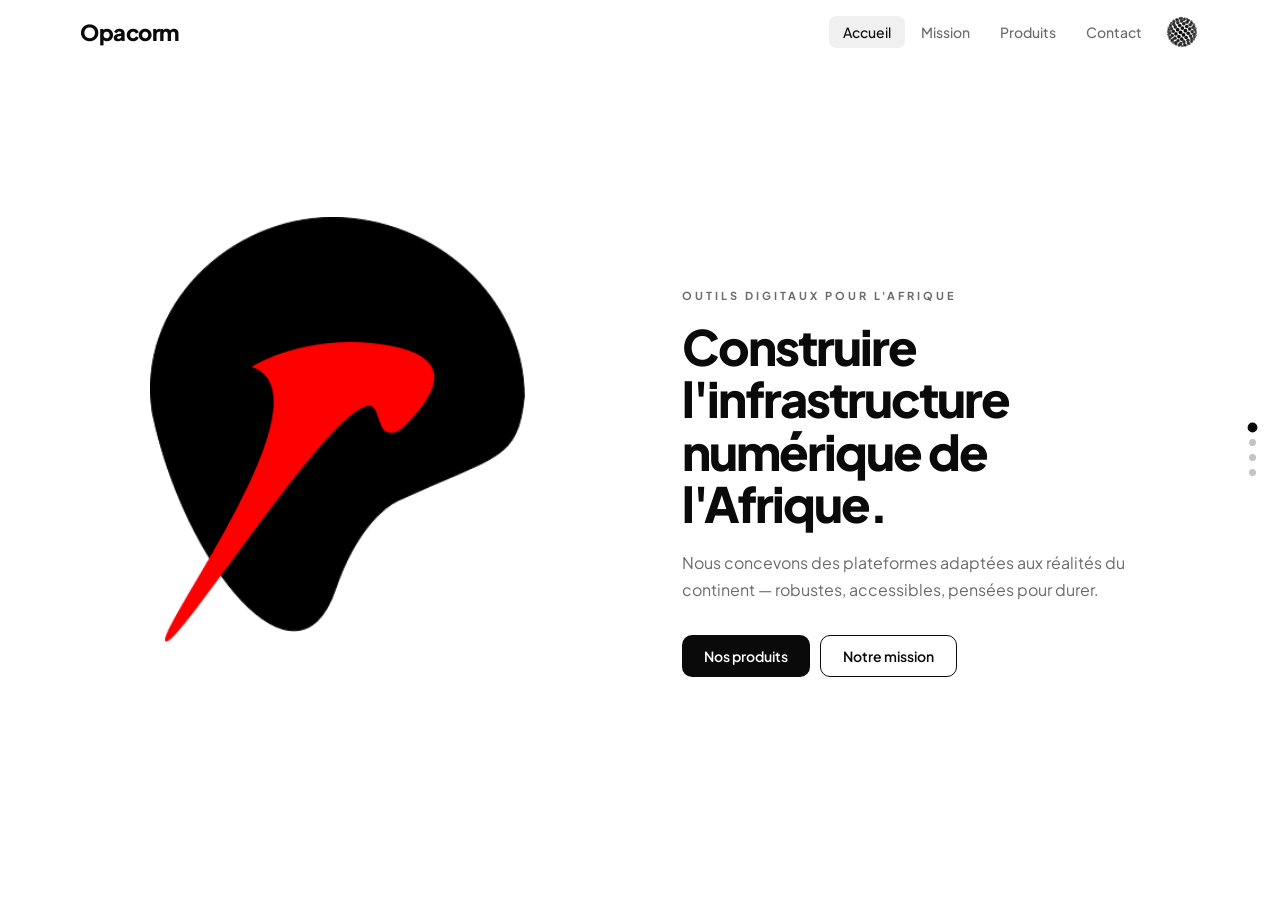
==== commit 76ffb1e2: "logo hero: noir 460px, rouge 300px top:90px" ====
--- a/index.html
+++ b/index.html
@@ -40,8 +40,8 @@
     <section class="page active" id="hero">
       <div class="hero-layout">
         <div class="hero-logo-block" style="position:relative;width:480px;height:530px;">
-          <img src="logo_dans_word.files/logo_dans_word1.png" alt="Opacorm noir" style="position:absolute;top:0;left:0;width:460px;height:460px;object-fit:contain;" />
-          <img src="logo_dans_word.files/logo_dans_word0.png" alt="Opacorm rouge" style="position:absolute;top:90px;left:0;width:300px;height:300px;object-fit:contain;" />
+          <img src="logo_dans_word.files/logo_dans_word1.png" alt="Opacorm noir" style="position:absolute;top:0;left:0;width:415px;height:415px;object-fit:contain;" />
+          <img src="logo_dans_word.files/logo_dans_word0.png" alt="Opacorm rouge" style="position:absolute;top:125px;left:20px;width:300px;height:300px;object-fit:contain;" />
         </div>
         <div class="hero-text">
           <p class="hero-label">Outils digitaux pour l'Afrique</p>
